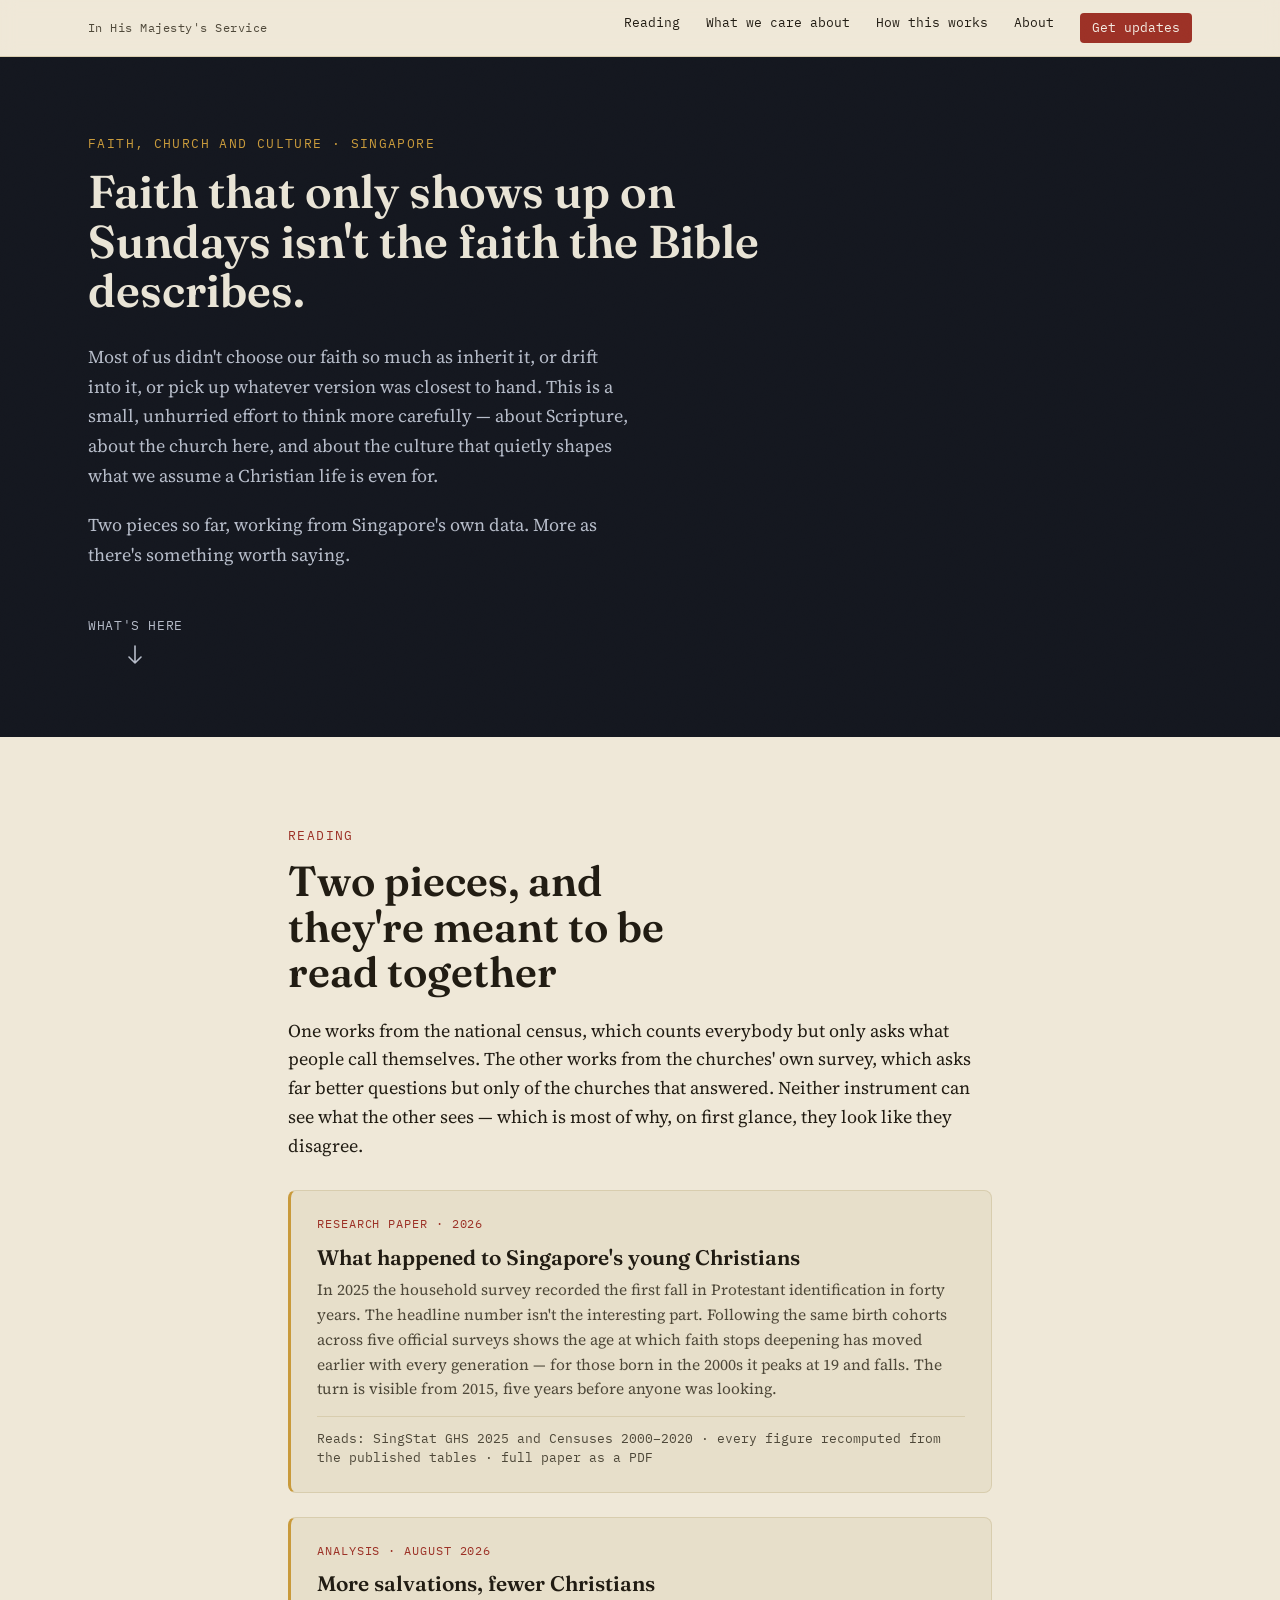
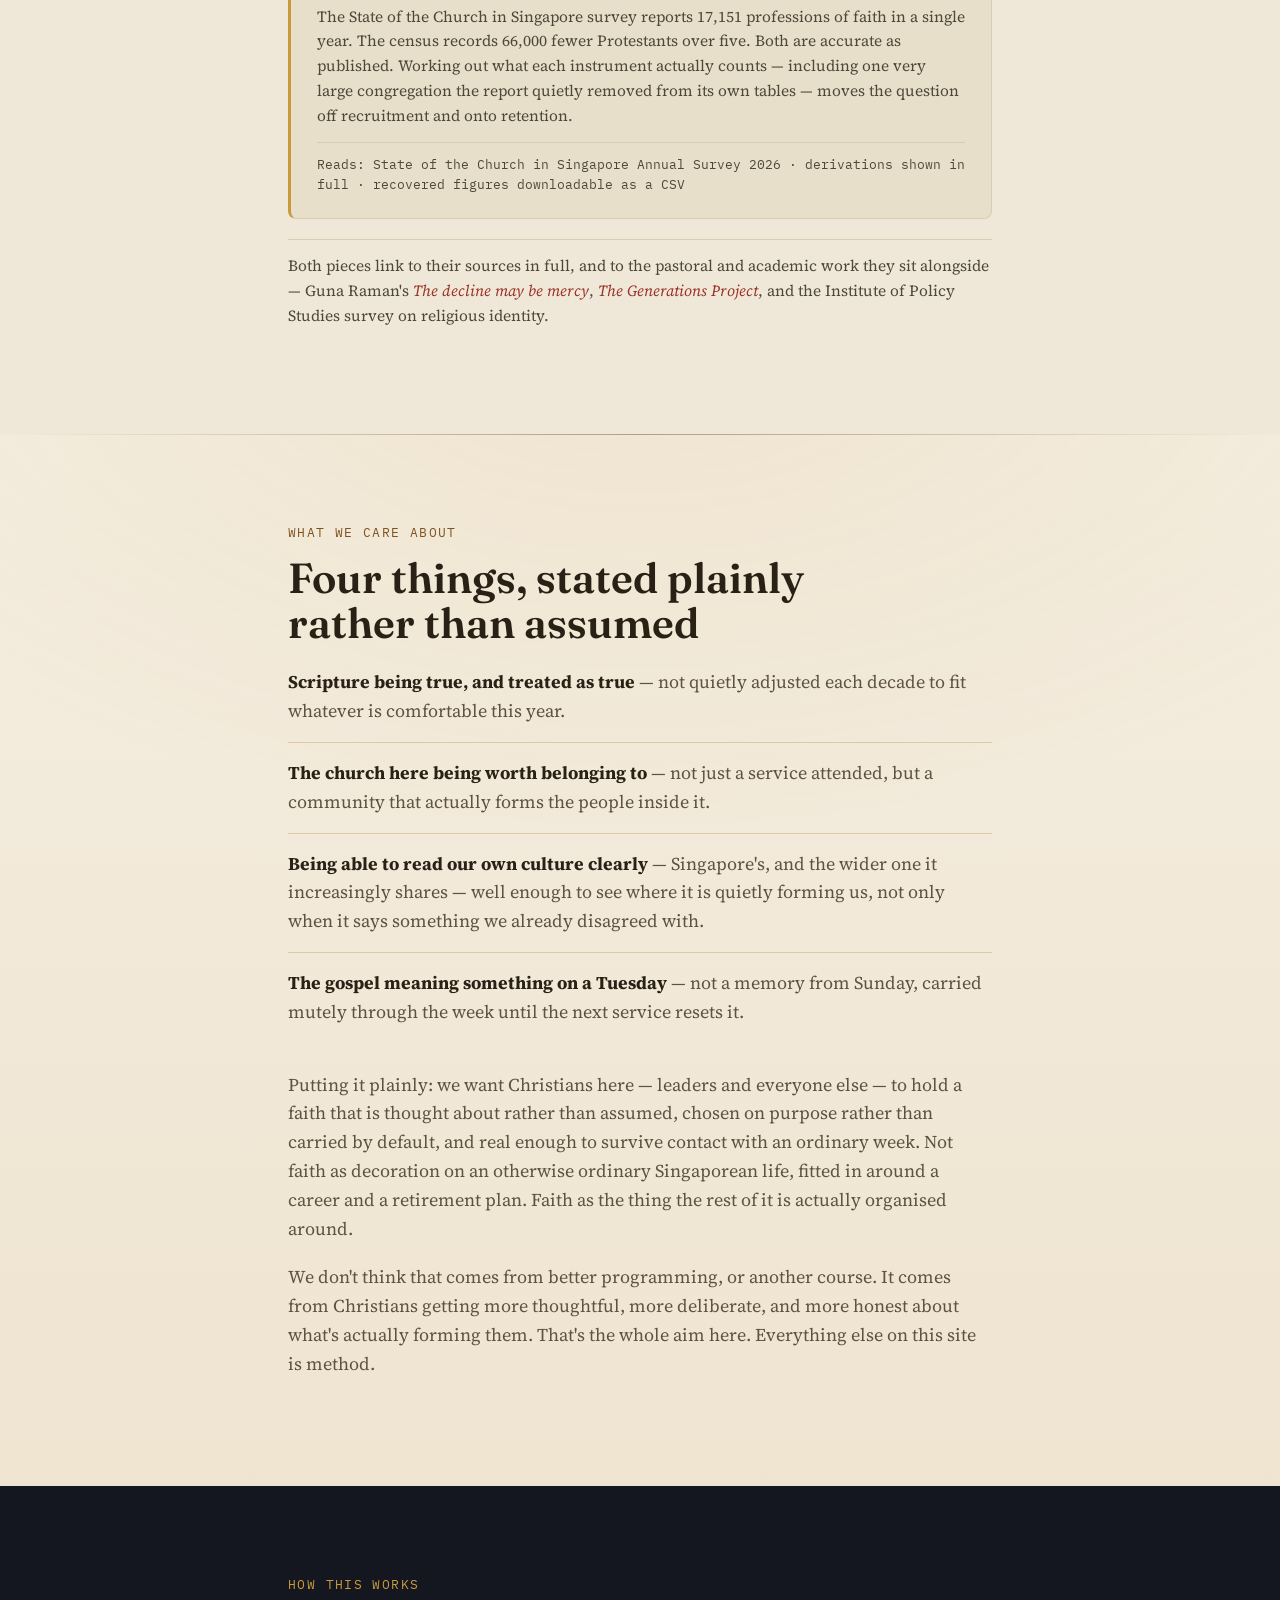
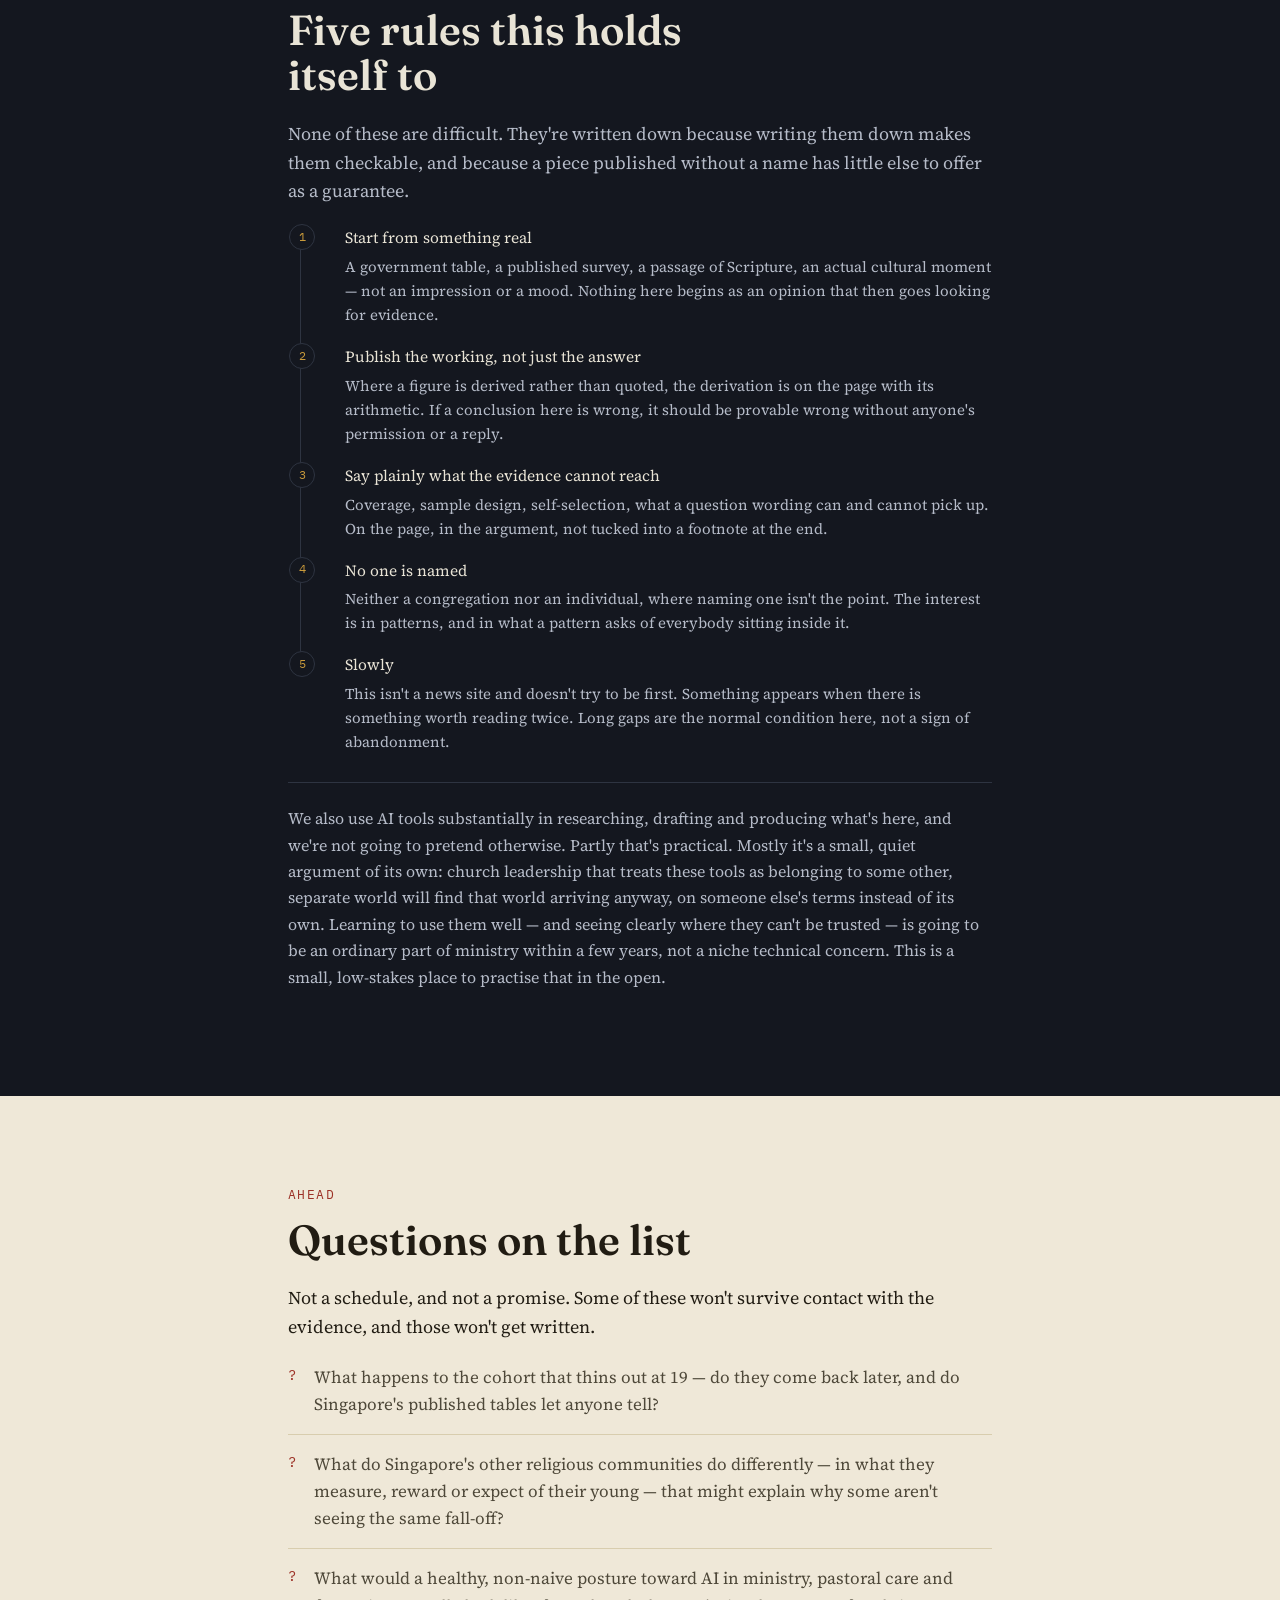
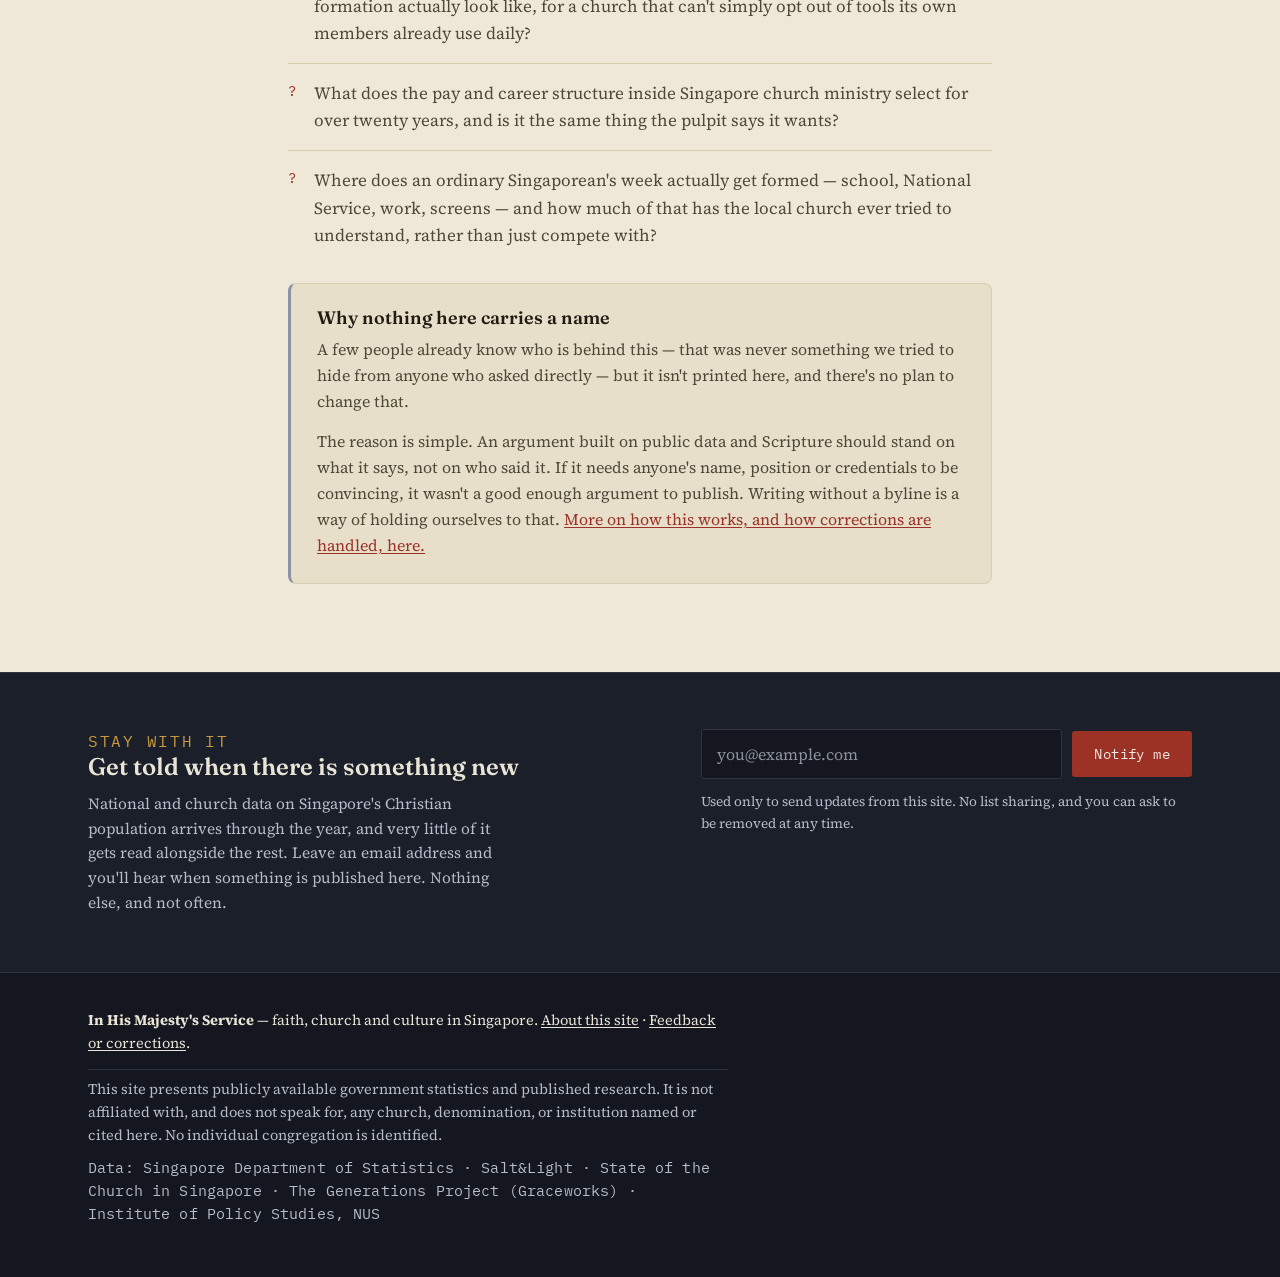
==== index.html @ 52e677e2 "Add files via upload" ====
<!DOCTYPE html>
<html lang="en">
<head>
<!-- Google tag (gtag.js) -->
<script async src="https://www.googletagmanager.com/gtag/js?id=G-SCRBS0R9VS"></script>
<script>
  window.dataLayer = window.dataLayer || [];
  function gtag(){dataLayer.push(arguments);}
  gtag('js', new Date());
  gtag('config', 'G-SCRBS0R9VS');
</script>

<meta charset="UTF-8">
<meta name="viewport" content="width=device-width, initial-scale=1.0">
<title>In His Majesty's Service — faith, church and culture in Singapore</title>
<meta name="description" content="A faith that only shows up on Sundays isn't the faith the Bible describes. Careful, unhurried writing on Scripture, the church and the culture around it, for Christians in Singapore.">

<meta property="og:title" content="In His Majesty's Service">
<meta property="og:description" content="A faith that only shows up on Sundays isn't the faith the Bible describes. Writing on Scripture, church and culture in Singapore.">
<meta property="og:type" content="website">

<link rel="preconnect" href="https://fonts.googleapis.com">
<link rel="preconnect" href="https://fonts.gstatic.com" crossorigin>
<link href="https://fonts.googleapis.com/css2?family=Fraunces:ital,opsz,wght@0,9..144,400;0,9..144,500;0,9..144,600;0,9..144,700;1,9..144,400;1,9..144,500&family=Source+Serif+4:ital,wght@0,400;0,500;0,600;1,400&family=IBM+Plex+Mono:wght@400;500;600&display=swap" rel="stylesheet">
<link rel="stylesheet" href="style.css">
</head>
<body>

<div class="grain-overlay" aria-hidden="true"></div>

<header class="site-header">
  <div class="wrap header-inner">
    <a href="#top" class="header-mark">In His Majesty's Service</a>
    <nav class="header-nav" aria-label="Section navigation">
      <a href="#reading">Reading</a>
      <a href="#care">What we care about</a>
      <a href="#method">How this works</a>
      <a href="about.html">About</a>
      <a href="#subscribe" class="nav-cta">Get updates</a>
    </nav>
  </div>
</header>

<main>

  <!-- ============ HERO ============ -->
  <section class="hero home-hero" id="top">
    <div class="wrap">
      <p class="eyebrow">Faith, church and culture · Singapore</p>
      <h1>Faith that only shows up on Sundays isn't the faith the Bible describes.</h1>
      <p class="hero-dek home-dek">Most of us didn't choose our faith so much as inherit it, or drift into it, or pick up whatever version was closest to hand. This is a small, unhurried effort to think more carefully — about Scripture, about the church here, and about the culture that quietly shapes what we assume a Christian life is even for.</p>
      <p class="hero-dek home-dek">Two pieces so far, working from Singapore's own data. More as there's something worth saying.</p>

      <a href="#reading" class="scroll-cue">
        <span>What's here</span>
        <svg width="14" height="20" viewBox="0 0 14 20" fill="none" aria-hidden="true"><path d="M7 1v17M1 12l6 6 6-6" stroke="currentColor" stroke-width="1.6" stroke-linecap="round" stroke-linejoin="round"/></svg>
      </a>
    </div>
  </section>

  <!-- ============ READING ============ -->
  <section class="section section-paper reveal" id="reading">
    <div class="wrap narrow">
      <p class="eyebrow">Reading</p>
      <h2>Two pieces, and they're meant to be read together</h2>
      <p>One works from the national census, which counts everybody but only asks what people call themselves. The other works from the churches' own survey, which asks far better questions but only of the churches that answered. Neither instrument can see what the other sees — which is most of why, on first glance, they look like they disagree.</p>

      <a class="next-read home-piece" href="https://sgforchrist.github.io/GHS26/">
        <span class="next-kicker">Research paper · 2026</span>
        <span class="next-title">What happened to Singapore's young Christians</span>
        <span class="next-body">In 2025 the household survey recorded the first fall in Protestant identification in forty years. The headline number isn't the interesting part. Following the same birth cohorts across five official surveys shows the age at which faith stops deepening has moved earlier with every generation — for those born in the 2000s it peaks at 19 and falls. The turn is visible from 2015, five years before anyone was looking.</span>
        <span class="next-meta">Reads: SingStat GHS 2025 and Censuses 2000–2020 · every figure recomputed from the published tables · full paper as a PDF</span>
      </a>

      <a class="next-read home-piece" href="https://sgforchrist.github.io/GHS26/sotc26.html">
        <span class="next-kicker">Analysis · August 2026</span>
        <span class="next-title">More salvations, fewer Christians</span>
        <span class="next-body">The State of the Church in Singapore survey reports 17,151 professions of faith in a single year. The census records 66,000 fewer Protestants over five. Both are accurate as published. Working out what each instrument actually counts — including one very large congregation the report quietly removed from its own tables — moves the question off recruitment and onto retention.</span>
        <span class="next-meta">Reads: State of the Church in Singapore Annual Survey 2026 · derivations shown in full · recovered figures downloadable as a CSV</span>
      </a>

      <p class="fine-note">Both pieces link to their sources in full, and to the pastoral and academic work they sit alongside — Guna Raman's <em>The decline may be mercy</em>, <em>The Generations Project</em>, and the Institute of Policy Studies survey on religious identity.</p>
    </div>
  </section>

  <!-- ============ WHAT WE CARE ABOUT ============ -->
  <section class="section section-grace reveal" id="care">
    <div class="wrap narrow">
      <p class="eyebrow eyebrow-grace">What we care about</p>
      <h2>Four things, stated plainly rather than assumed</h2>

      <ul class="care-list">
        <li><strong>Scripture being true, and treated as true</strong> — not quietly adjusted each decade to fit whatever is comfortable this year.</li>
        <li><strong>The church here being worth belonging to</strong> — not just a service attended, but a community that actually forms the people inside it.</li>
        <li><strong>Being able to read our own culture clearly</strong> — Singapore's, and the wider one it increasingly shares — well enough to see where it is quietly forming us, not only when it says something we already disagreed with.</li>
        <li><strong>The gospel meaning something on a Tuesday</strong> — not a memory from Sunday, carried mutely through the week until the next service resets it.</li>
      </ul>

      <p>Putting it plainly: we want Christians here — leaders and everyone else — to hold a faith that is thought about rather than assumed, chosen on purpose rather than carried by default, and real enough to survive contact with an ordinary week. Not faith as decoration on an otherwise ordinary Singaporean life, fitted in around a career and a retirement plan. Faith as the thing the rest of it is actually organised around.</p>
      <p>We don't think that comes from better programming, or another course. It comes from Christians getting more thoughtful, more deliberate, and more honest about what's actually forming them. That's the whole aim here. Everything else on this site is method.</p>
    </div>
  </section>

  <!-- ============ METHOD ============ -->
  <section class="section section-ink reveal" id="method">
    <div class="wrap narrow">
      <p class="eyebrow">How this works</p>
      <h2>Five rules this holds itself to</h2>
      <p>None of these are difficult. They're written down because writing them down makes them checkable, and because a piece published without a name has little else to offer as a guarantee.</p>

      <ul class="method-steps">
        <li>
          <span class="ms-title">Start from something real</span>
          <span class="ms-body">A government table, a published survey, a passage of Scripture, an actual cultural moment — not an impression or a mood. Nothing here begins as an opinion that then goes looking for evidence.</span>
        </li>
        <li>
          <span class="ms-title">Publish the working, not just the answer</span>
          <span class="ms-body">Where a figure is derived rather than quoted, the derivation is on the page with its arithmetic. If a conclusion here is wrong, it should be provable wrong without anyone's permission or a reply.</span>
        </li>
        <li>
          <span class="ms-title">Say plainly what the evidence cannot reach</span>
          <span class="ms-body">Coverage, sample design, self-selection, what a question wording can and cannot pick up. On the page, in the argument, not tucked into a footnote at the end.</span>
        </li>
        <li>
          <span class="ms-title">No one is named</span>
          <span class="ms-body">Neither a congregation nor an individual, where naming one isn't the point. The interest is in patterns, and in what a pattern asks of everybody sitting inside it.</span>
        </li>
        <li>
          <span class="ms-title">Slowly</span>
          <span class="ms-body">This isn't a news site and doesn't try to be first. Something appears when there is something worth reading twice. Long gaps are the normal condition here, not a sign of abandonment.</span>
        </li>
      </ul>

      <p class="ai-note">We also use AI tools substantially in researching, drafting and producing what's here, and we're not going to pretend otherwise. Partly that's practical. Mostly it's a small, quiet argument of its own: church leadership that treats these tools as belonging to some other, separate world will find that world arriving anyway, on someone else's terms instead of its own. Learning to use them well — and seeing clearly where they can't be trusted — is going to be an ordinary part of ministry within a few years, not a niche technical concern. This is a small, low-stakes place to practise that in the open.</p>
    </div>
  </section>

  <!-- ============ AHEAD + ANONYMITY ============ -->
  <section class="section section-paper reveal" id="next">
    <div class="wrap narrow">
      <p class="eyebrow">Ahead</p>
      <h2>Questions on the list</h2>
      <p>Not a schedule, and not a promise. Some of these won't survive contact with the evidence, and those won't get written.</p>

      <ul class="home-list">
        <li>What happens to the cohort that thins out at 19 — do they come back later, and do Singapore's published tables let anyone tell?</li>
        <li>What do Singapore's other religious communities do differently — in what they measure, reward or expect of their young — that might explain why some aren't seeing the same fall-off?</li>
        <li>What would a healthy, non-naive posture toward AI in ministry, pastoral care and formation actually look like, for a church that can't simply opt out of tools its own members already use daily?</li>
        <li>What does the pay and career structure inside Singapore church ministry select for over twenty years, and is it the same thing the pulpit says it wants?</li>
        <li>Where does an ordinary Singaporean's week actually get formed — school, National Service, work, screens — and how much of that has the local church ever tried to understand, rather than just compete with?</li>
      </ul>

      <div class="home-note">
        <h3>Why nothing here carries a name</h3>
        <p>A few people already know who is behind this — that was never something we tried to hide from anyone who asked directly — but it isn't printed here, and there's no plan to change that.</p>
        <p>The reason is simple. An argument built on public data and Scripture should stand on what it says, not on who said it. If it needs anyone's name, position or credentials to be convincing, it wasn't a good enough argument to publish. Writing without a byline is a way of holding ourselves to that. <a href="about.html">More on how this works, and how corrections are handled, here.</a></p>
      </div>
    </div>
  </section>

</main>

<section class="subscribe-band" id="subscribe">
  <div class="wrap subscribe-inner">
    <div class="subscribe-copy">
      <p class="eyebrow">Stay with it</p>
      <h3>Get told when there is something new</h3>
      <p>National and church data on Singapore's Christian population arrives through the year, and very little of it gets read alongside the rest. Leave an email address and you'll hear when something is published here. Nothing else, and not often.</p>
    </div>
    <form class="subscribe-form" novalidate>
      <label class="visually-hidden" for="sub-email-home">Email address</label>
      <input id="sub-email-home" class="subscribe-input" type="email" name="email" placeholder="you@example.com" autocomplete="email" required>
      <button class="btn btn-primary subscribe-btn" type="submit">Notify me</button>
      <p class="subscribe-msg" role="status" aria-live="polite"></p>
      <p class="subscribe-fine">Used only to send updates from this site. No list sharing, and you can ask to be removed at any time.</p>
    </form>
  </div>
</section>

<footer class="site-footer">
  <div class="wrap footer-inner">
    <p class="footer-mark"><strong>In His Majesty's Service</strong> — faith, church and culture in Singapore. <a href="about.html">About this site</a> · <a href="https://forms.gle/pPqzu2tXsxKLVHMH9" target="_blank" rel="noopener">Feedback or corrections</a>.</p>
    <p>This site presents publicly available government statistics and published research. It is not affiliated with, and does not speak for, any church, denomination, or institution named or cited here. No individual congregation is identified.</p>
    <p class="footer-meta">Data: Singapore Department of Statistics · Salt&amp;Light · State of the Church in Singapore · The Generations Project (Graceworks) · Institute of Policy Studies, NUS</p>
  </div>
</footer>

<script src="subscribe.js"></script>
<script src="script.js"></script>
</body>
</html>
---- style.css ----
/* ============================================================================
   DESIGN TOKENS
   ============================================================================ */
:root {
  --ink: #14171F;
  --ink-raised: #1B1F2A;
  --ink-line: #2E3441;
  --paper: #EFE8D8;
  --paper-raised: #E7DFCA;
  --paper-line: #D8CDAE;
  --text-on-ink: #E9E4D6;
  --text-on-ink-dim: #B6BCC9;
  --text-on-paper: #211C13;
  --text-on-paper-dim: #4E4839;
  --signal: #9C3126;
  --signal-soft: #D9705F;
  --neutral: #8A93A6;
  --accent: #C99A3B;
  --positive: #425F44;
  --positive-on-ink: #8FB392;

  --font-display: "Fraunces", ui-serif, Georgia, serif;
  --font-body: "Source Serif 4", ui-serif, Georgia, serif;
  --font-mono: "IBM Plex Mono", ui-monospace, "SF Mono", Menlo, monospace;

  --measure: 720px;
  --wrap: 1160px;
}

* { box-sizing: border-box; }
html { scroll-behavior: smooth; }
@media (prefers-reduced-motion: reduce) {
  html { scroll-behavior: auto; }
  * { animation-duration: 0.01ms !important; animation-iteration-count: 1 !important; transition-duration: 0.01ms !important; }
}

body {
  margin: 0;
  background: var(--paper);
  color: var(--text-on-paper);
  font-family: var(--font-body);
  font-size: 18px;
  line-height: 1.6;
  -webkit-font-smoothing: antialiased;
}

.wrap { max-width: var(--wrap); margin: 0 auto; padding: 0 28px; }
.wrap.narrow { max-width: 760px; }

img, svg { max-width: 100%; }

a { color: inherit; }
a:focus-visible, button:focus-visible {
  outline: 2px solid var(--accent);
  outline-offset: 3px;
}

/* subtle grain so flat dark/paper fields don't look like plastic */
.grain-overlay {
  position: fixed; inset: 0; pointer-events: none; z-index: 999;
  opacity: 0.035; mix-blend-mode: overlay;
  background-image: url("data:image/svg+xml,%3Csvg xmlns='http://www.w3.org/2000/svg' width='120' height='120'%3E%3Cfilter id='n'%3E%3CfeTurbulence type='fractalNoise' baseFrequency='0.9' numOctaves='2' stitchTiles='stitch'/%3E%3C/filter%3E%3Crect width='100%25' height='100%25' filter='url(%23n)'/%3E%3C/svg%3E");
}

.eyebrow {
  font-family: var(--font-mono);
  font-size: 12.5px;
  letter-spacing: 0.11em;
  text-transform: uppercase;
  color: var(--signal);
  margin: 0 0 14px;
  display: block;
}
.section-ink .eyebrow { color: var(--accent); }

h1, h2, h3 { font-family: var(--font-display); font-weight: 600; line-height: 1.08; margin: 0 0 0.5em; }
h2 { font-size: clamp(28px, 4vw, 42px); font-optical-sizing: auto; max-width: 16ch; }
h3 { font-size: 20px; font-weight: 600; }
em { font-style: italic; color: var(--signal); }
.section-ink em { color: var(--signal-soft); }

p { margin: 0 0 1.1em; }
.lede { font-size: 20px; line-height: 1.65; max-width: var(--measure); }
.fine-note { font-size: 15px; color: var(--text-on-paper-dim); border-top: 1px solid var(--paper-line); padding-top: 14px; margin-top: 20px; }

.mono-inline { font-family: var(--font-mono); font-weight: 500; background: rgba(0,0,0,0.05); padding: 1px 6px; border-radius: 3px; font-size: 0.92em; }
.section-ink .mono-inline { background: rgba(255,255,255,0.08); }

/* ============================================================================
   HEADER
   ============================================================================ */
.site-header {
  position: sticky; top: 0; z-index: 100;
  background: rgba(239,232,216,0.88);
  backdrop-filter: blur(8px);
  border-bottom: 1px solid var(--paper-line);
}
.header-inner { display: flex; align-items: center; justify-content: space-between; height: 56px; }
.header-mark { margin: 0; font-size: 11px; color: var(--text-on-paper-dim); }
.header-nav { display: flex; gap: 26px; }
.header-nav a { font-family: var(--font-mono); font-size: 13px; text-decoration: none; color: var(--text-on-paper); border-bottom: 1px solid transparent; padding-bottom: 2px; }
.header-nav a:hover { border-color: var(--signal); }
@media (max-width: 640px) {
  .header-nav { gap: 14px; }
  .header-nav a { font-size: 11.5px; }
}

/* ============================================================================
   HERO
   ============================================================================ */
.hero { background: var(--ink); color: var(--text-on-ink); padding: 68px 0 80px; }
.hero-simple { padding: 120px 0 100px; text-align: center; }
.hero-simple .wrap { max-width: 880px; }
.hero-simple .eyebrow { display: flex; justify-content: center; }
.hero-simple h1 { max-width: none; margin-left: auto; margin-right: auto; }
.hero-hook { font-size: 19px; color: var(--text-on-ink-dim); max-width: 46ch; margin: 0 auto 48px; line-height: 1.6; }
.scroll-cue {
  display: inline-flex; flex-direction: column; align-items: center; gap: 10px;
  font-family: var(--font-mono); font-size: 12.5px; letter-spacing: 0.05em; text-transform: uppercase;
  color: var(--text-on-ink-dim); text-decoration: none; transition: color 0.15s ease;
}
.scroll-cue:hover { color: var(--text-on-ink); }
.scroll-cue svg { animation: bob 2.2s ease-in-out infinite; }
@keyframes bob { 0%, 100% { transform: translateY(0); } 50% { transform: translateY(5px); } }
@media (prefers-reduced-motion: reduce) { .scroll-cue svg { animation: none; } }

.hero-grid { display: grid; grid-template-columns: 1.05fr 0.95fr; gap: 56px; align-items: center; }
@media (max-width: 900px) { .hero-grid { grid-template-columns: 1fr; } }

.hero h1 {
  font-size: clamp(32px, 4.6vw, 50px);
  color: var(--text-on-ink);
  max-width: 15ch;
  margin-bottom: 22px;
}
.hero-accent { color: var(--signal-soft); }
.hero-dek { font-size: 18px; color: var(--text-on-ink-dim); max-width: 54ch; line-height: 1.65; }
.hero-actions { display: flex; gap: 14px; margin-top: 28px; flex-wrap: wrap; }

.btn {
  display: inline-block; font-family: var(--font-mono); font-size: 13.5px; letter-spacing: 0.03em;
  padding: 13px 22px; border-radius: 3px; text-decoration: none; border: 1px solid transparent;
  transition: transform 0.15s ease, background 0.15s ease;
}
.btn:hover { transform: translateY(-1px); }
.btn-primary { background: var(--signal); color: #F5EDE4; }
.btn-primary:hover { background: var(--signal-soft); }
.btn-ghost { border-color: var(--text-on-ink-dim); color: var(--text-on-ink); }
.btn-ghost:hover { border-color: var(--text-on-ink); }
.section-paper .btn-ghost { border-color: var(--text-on-paper-dim); color: var(--text-on-paper); }
.btn-large { padding: 16px 30px; font-size: 14.5px; }

.chart-mount { width: 100%; }
.chart-mount-tall { min-height: 340px; }
.chart-mount-small { min-height: 200px; margin-top: 18px; }
.chart-caption { font-size: 13.5px; color: var(--text-on-ink-dim); margin-top: 10px; }
.section-paper .chart-caption { color: var(--text-on-paper-dim); }
.dot { display: inline-block; width: 9px; height: 9px; border-radius: 50%; margin: 0 4px 0 12px; vertical-align: middle; }
.dot-signal { background: var(--signal-soft); }
.dot-neutral { background: var(--neutral); }

/* ============================================================================
   SECTIONS (alternating ink / paper)
   ============================================================================ */
.section { padding: 88px 0; }
.section-ink { background: var(--ink); color: var(--text-on-ink); }
.section-ink h2 { color: var(--text-on-ink); }
.section-ink p:not(.eyebrow) { color: var(--text-on-ink-dim); }
.section-ink .lede { color: var(--text-on-ink); }
.section-paper { background: var(--paper); }

.lede-grid { display: grid; grid-template-columns: 1.3fr 0.9fr; gap: 40px; align-items: start; margin-bottom: 40px; }
@media (max-width: 840px) { .lede-grid { grid-template-columns: 1fr; } }

.two-col { display: grid; grid-template-columns: 1fr 0.85fr; gap: 56px; align-items: center; }
@media (max-width: 900px) { .two-col { grid-template-columns: 1fr; } }

.split-grid { display: grid; grid-template-columns: 1fr 1fr; gap: 48px; align-items: start; }
@media (max-width: 840px) { .split-grid { grid-template-columns: 1fr; } }

/* ============================================================================
   STAT BLOCKS
   ============================================================================ */
.stat-block { display: flex; flex-direction: column; gap: 18px; border-left: 2px solid var(--signal); padding-left: 24px; }
.stat-big { display: flex; flex-direction: column; }
.stat-num { font-family: var(--font-display); font-weight: 600; font-size: 44px; color: var(--signal); line-height: 1; }
.stat-secondary .stat-num { font-size: 34px; }
.stat-label { font-size: 14px; color: var(--text-on-paper-dim); margin-top: 6px; max-width: 26ch; }

.inline-stats { display: flex; gap: 34px; flex-wrap: wrap; margin: 26px 0 10px; }
.inline-stats > div { display: flex; flex-direction: column; }
.mono-num { font-family: var(--font-mono); font-weight: 600; font-size: 26px; color: var(--signal); }
.inline-label { font-size: 13.5px; color: var(--text-on-paper-dim); max-width: 24ch; margin-top: 4px; }

/* ============================================================================
   TABLES
   ============================================================================ */
.table-card { background: var(--paper-raised); border: 1px solid var(--paper-line); border-radius: 6px; padding: 26px 28px; margin: 8px 0 22px; }
.data-table { width: 100%; border-collapse: collapse; font-family: var(--font-mono); font-size: 14.5px; }
.data-table caption { text-align: left; font-family: var(--font-body); font-style: italic; color: var(--text-on-paper-dim); margin-bottom: 12px; font-size: 15px; }
.data-table th, .data-table td { text-align: right; padding: 9px 6px; border-bottom: 1px solid var(--paper-line); }
.data-table th:first-child, .data-table td:first-child { text-align: left; font-family: var(--font-body); }
.data-table thead th { color: var(--text-on-paper-dim); font-weight: 500; font-size: 12.5px; text-transform: uppercase; letter-spacing: 0.06em; }
.row-signal td { color: var(--signal); font-weight: 600; }
.data-table .pos { color: var(--positive); }
.data-table .muted { color: var(--text-on-paper-dim); }
.table-source { font-size: 13px; color: var(--text-on-paper-dim); margin-top: 14px; margin-bottom: 0; }
.data-table-compact td, .data-table-compact th { padding: 7px 6px; font-size: 13.5px; }

/* ============================================================================
   CALLOUTS
   ============================================================================ */
.callout {
  font-family: var(--font-display); font-size: 21px; font-weight: 500; line-height: 1.5;
  max-width: 30ch; margin: 34px 0; padding-left: 22px; border-left: 3px solid var(--accent);
}
.callout-emphasis { color: var(--signal-soft); max-width: 34ch; }
.section-paper .callout { color: var(--text-on-paper); }

/* ============================================================================
   TOGGLE CHART CARD
   ============================================================================ */
.toggle-chart-card { background: var(--ink-raised); border: 1px solid var(--ink-line); border-radius: 8px; padding: 30px 30px 24px; margin: 36px 0 44px; }
.toggle-row { display: flex; gap: 8px; margin-bottom: 22px; flex-wrap: wrap; }
.toggle-btn {
  font-family: var(--font-mono); font-size: 12.5px; letter-spacing: 0.02em;
  background: transparent; border: 1px solid var(--ink-line); color: var(--text-on-ink-dim);
  padding: 9px 16px; border-radius: 20px; cursor: pointer; transition: all 0.15s ease;
}
.toggle-btn.is-active { background: var(--signal); border-color: var(--signal); color: #F5EDE4; }
.toggle-btn:not(.is-active):hover { border-color: var(--text-on-ink-dim); color: var(--text-on-ink); }

/* ============================================================================
   FINDING GRID (2010-15 / 2015-20 / 2020-25 cards)
   ============================================================================ */
.finding-grid { display: grid; grid-template-columns: repeat(3, 1fr); gap: 22px; margin: 40px 0; }
@media (max-width: 840px) { .finding-grid { grid-template-columns: 1fr; } }
.finding { padding: 20px 22px; border-radius: 6px; background: var(--ink-raised); border: 1px solid var(--ink-line); }
.finding-signal { background: rgba(178,58,46,0.14); border-color: rgba(178,58,46,0.4); }
.finding-year { font-family: var(--font-mono); font-size: 13px; color: var(--accent); display: block; margin-bottom: 10px; }
.finding p { font-size: 15.5px; margin: 0; color: var(--text-on-ink-dim); }
.finding-signal p { color: var(--text-on-ink); }
.finding-signal strong { color: var(--signal-soft); }

/* ============================================================================
   WHY GRID
   ============================================================================ */
.why-grid { display: grid; grid-template-columns: repeat(3, 1fr); gap: 26px; margin: 40px 0; }
@media (max-width: 840px) { .why-grid { grid-template-columns: 1fr; } }
.why-card { padding-top: 4px; }
.why-num { font-family: var(--font-mono); font-size: 13px; color: var(--signal); display: block; margin-bottom: 12px; }
.why-card h3 { margin-bottom: 10px; }
.why-card p { font-size: 15.5px; color: var(--text-on-paper-dim); }

/* ============================================================================
   RESOURCE LIST
   ============================================================================ */
.resource-list { list-style: none; margin: 32px 0 0; padding: 0; display: flex; flex-direction: column; gap: 22px; }
.resource-list li { padding-bottom: 22px; border-bottom: 1px solid var(--ink-line); display: flex; flex-direction: column; gap: 4px; }
.resource-list li:last-child { border-bottom: none; }
.resource-list a { text-decoration: none; font-size: 17px; }
.resource-list a:hover strong { color: var(--accent); }
.resource-list span { font-size: 14px; color: var(--text-on-ink-dim); }

/* ============================================================================
   ROLE GRID
   ============================================================================ */
.role-grid { display: grid; grid-template-columns: repeat(3, 1fr); gap: 24px; margin-top: 36px; }
@media (max-width: 840px) { .role-grid { grid-template-columns: 1fr; } }
.role-card { background: var(--paper-raised); border: 1px solid var(--paper-line); border-radius: 6px; padding: 24px 24px 26px; }
.role-card h3 { font-size: 17px; margin-bottom: 10px; }
.role-card p { font-size: 15px; color: var(--text-on-paper-dim); margin: 0; }

/* ============================================================================
   SIGNAL GRID (2010-2015 early-signal cards: holds up / doesn't hold up)
   ============================================================================ */
.signal-grid { display: grid; grid-template-columns: repeat(3, 1fr); gap: 22px; margin: 40px 0 8px; align-items: start; }
@media (max-width: 980px) { .signal-grid { grid-template-columns: 1fr; } }
.signal-card { background: var(--paper-raised); border: 1px solid var(--paper-line); border-radius: 8px; padding: 24px 24px 22px; }
.signal-card-no { background: rgba(140,130,105,0.12); border-style: dashed; }
.signal-tag { display: inline-block; font-family: var(--font-mono); font-size: 11px; letter-spacing: 0.05em; text-transform: uppercase; padding: 4px 10px; border-radius: 20px; margin-bottom: 14px; }
.signal-tag-yes { background: rgba(92,122,94,0.18); color: var(--positive); }
.signal-tag-no { background: rgba(140,130,105,0.22); color: var(--text-on-paper-dim); }
.signal-card h3 { font-size: 17px; margin-bottom: 10px; }
.signal-card p { font-size: 14.5px; color: var(--text-on-paper-dim); }
.signal-card .fine-note { margin-top: 14px; padding-top: 12px; font-size: 13px; }

.ribbon-payoff { margin-top: 56px; padding-top: 40px; border-top: 1px solid var(--paper-line); }

/* ============================================================================
   WHY GRID — 5 col variant
   ============================================================================ */
.why-grid-5 { grid-template-columns: repeat(5, 1fr); }
@media (max-width: 1080px) { .why-grid-5 { grid-template-columns: repeat(3, 1fr); } }
@media (max-width: 700px) { .why-grid-5 { grid-template-columns: 1fr; } }
.why-grid-5 .why-num { font-family: var(--font-mono); font-size: 12px; letter-spacing: 0.04em; text-transform: uppercase; color: var(--signal); background: rgba(178,58,46,0.1); padding: 3px 9px; border-radius: 20px; display: inline-block; }
.why-grid-5 h3 { font-size: 16.5px; }
.why-grid-5 p { font-size: 14px; }

/* ============================================================================
   CTA BANNER
   ============================================================================ */
.cta-banner { background: var(--ink); color: var(--text-on-ink); border-radius: 10px; padding: 36px 38px; margin: 34px 0; }
.cta-banner h3 { color: var(--text-on-ink); font-size: 20px; margin-bottom: 12px; }
.cta-banner p { color: var(--text-on-ink-dim); max-width: 60ch; margin-bottom: 0; }
.cta-banner .hero-actions { margin-top: 24px; }
.cta-banner .btn-primary { cursor: pointer; border: none; font: inherit; font-family: var(--font-mono); }

.methodology-note { margin-top: 48px; padding-top: 28px; border-top: 1px solid var(--ink-line); }
.methodology-note h3 { color: var(--text-on-ink); font-size: 17px; }
.methodology-note p { font-size: 15px; color: var(--text-on-ink-dim); }

/* ============================================================================
   FOOTER
   ============================================================================ */
.site-footer { background: var(--ink); color: var(--text-on-ink-dim); padding: 36px 0 44px; border-top: 1px solid var(--ink-line); }
.footer-inner p { font-size: 13.5px; max-width: 640px; margin-bottom: 8px; }
.footer-meta { font-family: var(--font-mono); font-size: 11.5px; letter-spacing: 0.01em; }

/* ============================================================================
   TOOLTIP (JS-driven, for charts)
   ============================================================================ */
.chart-tooltip {
  position: absolute; pointer-events: none; z-index: 50;
  background: var(--ink); color: var(--text-on-ink); border: 1px solid var(--ink-line);
  font-family: var(--font-mono); font-size: 12.5px; padding: 8px 11px; border-radius: 4px;
  opacity: 0; transition: opacity 0.1s ease; white-space: nowrap;
  box-shadow: 0 6px 20px rgba(0,0,0,0.35);
}
.section-paper .chart-tooltip { background: var(--paper-raised); color: var(--text-on-paper); border-color: var(--paper-line); }
.chart-tooltip.is-visible { opacity: 1; }

/* ============================================================================
   REBUILD ADDITIONS — argument-led layout
   ============================================================================ */

/* Scroll reveal */
.reveal { opacity: 0; transform: translateY(16px); transition: opacity 0.7s ease, transform 0.7s ease; }
.reveal.revealed { opacity: 1; transform: none; }
@media (prefers-reduced-motion: reduce) { .reveal { opacity: 1; transform: none; transition: none; } }

/* Header: clickable wordmark + nav CTA + active state */
a.header-mark { text-decoration: none; color: var(--text-on-paper-dim); font-family: var(--font-mono); font-size: 12px; letter-spacing: 0.04em; }
a.header-mark:hover { color: var(--text-on-paper); }
.header-nav a.is-current { border-color: var(--signal); color: var(--signal); }
.header-nav a.nav-cta { background: var(--signal); color: #F5EDE4; padding: 5px 12px; border-radius: 4px; border: none; }
.header-nav a.nav-cta:hover { background: var(--signal-soft); }
@media (max-width: 720px) {
  .header-nav a:not(.nav-cta) { display: none; }
}

/* Hero accent (reuse simple hero already defined above) */
.hero-simple h1 .hero-accent { color: var(--signal-soft); font-style: italic; }

/* ============ FEATURE CHART (growth window centrepiece) ============ */
.feature-chart-card { background: var(--ink-raised); border: 1px solid var(--ink-line); border-radius: 10px; padding: 26px 28px 22px; margin: 8px 0 28px; }
.cohort-legend { display: flex; flex-wrap: wrap; gap: 8px; margin-bottom: 18px; }
.cohort-btn {
  display: inline-flex; align-items: center; gap: 7px;
  font-family: var(--font-mono); font-size: 12.5px; letter-spacing: 0.01em;
  background: transparent; border: 1px solid var(--ink-line); color: var(--text-on-ink-dim);
  padding: 7px 13px; border-radius: 20px; cursor: pointer; transition: all 0.15s ease;
}
.cohort-btn .swatch { width: 10px; height: 10px; border-radius: 50%; display: inline-block; }
.cohort-btn.is-active { background: var(--text-on-ink); border-color: var(--text-on-ink); color: var(--ink); }
.cohort-btn:not(.is-active):hover { border-color: var(--text-on-ink-dim); color: var(--text-on-ink); }

.growthwindow-callouts { display: grid; grid-template-columns: repeat(3, 1fr); gap: 20px; margin: 4px 0 8px; }
@media (max-width: 760px) { .growthwindow-callouts { grid-template-columns: 1fr; gap: 14px; } }
.gw-stat { border-left: 2px solid var(--ink-line); padding-left: 18px; }
.gw-stat-signal { border-left-color: var(--signal); }
.gw-num { display: block; font-family: var(--font-display); font-weight: 600; font-size: 30px; color: var(--text-on-ink); line-height: 1; margin-bottom: 8px; }
.gw-stat-signal .gw-num { color: var(--signal-soft); }
.gw-label { font-size: 14px; color: var(--text-on-ink-dim); }
.gw-label strong { color: var(--text-on-ink); }

/* ============ WHY STACK (five forces, full-width rows) ============ */
.why-stack { display: flex; flex-direction: column; gap: 2px; border-top: 1px solid var(--ink-line); }
.why-row { display: grid; grid-template-columns: 200px 1fr; gap: 40px; padding: 34px 0; border-bottom: 1px solid var(--ink-line); align-items: start; }
@media (max-width: 820px) { .why-row { grid-template-columns: 1fr; gap: 14px; padding: 26px 0; } }
.why-kicker { font-family: var(--font-mono); font-size: 12px; letter-spacing: 0.06em; text-transform: uppercase; color: var(--signal-soft); background: rgba(178,58,46,0.12); padding: 5px 12px; border-radius: 20px; display: inline-block; position: sticky; top: 76px; }
.why-content h3 { font-size: 21px; color: var(--text-on-ink); margin-bottom: 12px; }
.why-content p { font-size: 16px; color: var(--text-on-ink-dim); margin: 0; line-height: 1.65; }

/* ============ ACTION GRID (what a congregation can do) ============ */
.action-grid { display: grid; grid-template-columns: repeat(3, 1fr); gap: 20px; }
@media (max-width: 940px) { .action-grid { grid-template-columns: repeat(2, 1fr); } }
@media (max-width: 640px) { .action-grid { grid-template-columns: 1fr; } }
.action-card { background: var(--ink-raised); border: 1px solid var(--ink-line); border-radius: 8px; padding: 24px 24px 22px; }
.action-num { font-family: var(--font-mono); font-size: 13px; color: var(--signal-soft); display: block; margin-bottom: 12px; letter-spacing: 0.04em; }
.action-card h3 { font-size: 17.5px; color: var(--text-on-ink); margin-bottom: 10px; line-height: 1.25; }
.action-card p { font-size: 14.5px; color: var(--text-on-ink-dim); margin: 0; }

/* ============ TOGETHER (Part V) ============ */
.together-grid { display: grid; grid-template-columns: 1fr 1fr; gap: 22px; margin: 32px 0; }
@media (max-width: 720px) { .together-grid { grid-template-columns: 1fr; } }
.together-card { background: var(--paper-raised); border: 1px solid var(--paper-line); border-radius: 8px; padding: 24px 26px; }
.together-card h3 { font-size: 18px; margin-bottom: 10px; }
.together-card p { font-size: 15px; color: var(--text-on-paper-dim); margin: 0; }
.together-close { font-family: var(--font-display); font-size: 20px; font-weight: 500; line-height: 1.5; color: var(--text-on-paper); max-width: 60ch; border-left: 3px solid var(--accent); padding-left: 20px; margin-top: 8px; }

/* ============ DETAILS / DISCLOSURE ============ */
.detail-block { margin-top: 24px; border: 1px solid var(--paper-line); border-radius: 8px; overflow: hidden; }
.section-ink .detail-block { border-color: var(--ink-line); }
.detail-block summary {
  cursor: pointer; padding: 16px 20px; font-family: var(--font-mono); font-size: 13.5px;
  color: var(--text-on-paper); background: var(--paper-raised); list-style: none; display: flex; align-items: center; gap: 10px;
}
.detail-block summary::-webkit-details-marker { display: none; }
.detail-block summary::before { content: "+"; font-size: 18px; color: var(--signal); font-weight: 600; }
.detail-block[open] summary::before { content: "–"; }
.detail-block summary:hover { background: var(--paper-line); }
.detail-body { padding: 20px 22px 24px; }
.detail-inline { margin-top: 18px; }
.detail-h3 { font-size: 18px; margin: 24px 0 10px; }

/* ============ CTA ============ */
.cta-banner { background: var(--ink-raised); border: 1px solid var(--ink-line); border-radius: 12px; padding: 44px 44px; text-align: center; }
.cta-banner .eyebrow { display: flex; justify-content: center; color: var(--accent); }
.cta-h2 { color: var(--text-on-ink); max-width: 20ch; margin: 0 auto 16px; }
.cta-banner p { color: var(--text-on-ink-dim); max-width: 62ch; margin: 0 auto; }
.cta-actions { display: flex; gap: 14px; justify-content: center; margin-top: 28px; flex-wrap: wrap; }
.cta-banner .btn-primary { cursor: pointer; border: none; font-family: var(--font-mono); font-size: 13.5px; }

/* ============ SOURCES ============ */
.sources-block { margin-top: 44px; padding-top: 32px; border-top: 1px solid var(--paper-line); }
.sources-block h3 { font-size: 17px; margin-bottom: 18px; }

/* Youth-row highlight in the all-age table */
.data-table .row-youth td { color: var(--signal); font-weight: 600; }

/* Detail-body dark-section fixups */
.section-ink .detail-block summary { background: var(--ink-raised); color: var(--text-on-ink); }
.section-ink .detail-block summary:hover { background: var(--ink-line); }

/* ============================================================================
   GRACE SECTIONS — the theological heart. Warm, distinct from ink/paper.
   ============================================================================ */
:root {
  --grace-bg: #f4ede0;
  --grace-bg2: #efe4d0;
  --grace-ink: #2a2116;
  --grace-dim: #5E5340;
  --grace-accent: #7E5423;
  --grace-line: #ddc9a3;
}
.section-grace {
  background:
    radial-gradient(120% 80% at 50% -10%, rgba(201,154,59,0.10), transparent 60%),
    linear-gradient(180deg, var(--grace-bg) 0%, var(--grace-bg2) 100%);
  color: var(--grace-ink);
  position: relative;
}
.section-grace::before {
  content: ""; position: absolute; top: 0; left: 0; right: 0; height: 1px;
  background: linear-gradient(90deg, transparent, var(--grace-accent), transparent);
  opacity: 0.5;
}
.section-grace h2 { color: var(--grace-ink); max-width: 22ch; }
.section-grace h3 { color: var(--grace-ink); }
.section-grace p:not(.eyebrow) { color: var(--grace-dim); }
.section-grace .lede { color: var(--grace-ink); }
.section-grace .lede strong, .section-grace p strong { color: var(--grace-ink); }
.section-grace em { color: var(--grace-accent); font-style: italic; }
.eyebrow-grace { color: var(--grace-accent) !important; display: block; }

/* Scripture blockquote */
.scripture {
  margin: 32px 0; padding: 26px 30px; border-left: 3px solid var(--grace-accent);
  background: rgba(255,255,255,0.35); border-radius: 0 8px 8px 0;
}
.scripture p {
  font-family: var(--font-display); font-style: italic; font-weight: 400;
  font-size: 20px; line-height: 1.55; color: var(--grace-ink) !important; margin: 0 0 12px;
}
.scripture cite { font-family: var(--font-mono); font-style: normal; font-size: 12.5px; color: var(--grace-accent); letter-spacing: 0.02em; }

/* Countercultural highlight block */
.grace-countercultural {
  margin: 34px 0; padding: 28px 30px; border-radius: 10px;
  background: linear-gradient(135deg, rgba(154,106,47,0.12), rgba(154,106,47,0.05));
  border: 1px solid var(--grace-line);
}
.grace-countercultural h3 { font-size: 21px; margin-bottom: 12px; line-height: 1.25; }
.grace-countercultural p { font-size: 16px; color: var(--grace-dim); margin: 0; line-height: 1.65; }

.callout-grace {
  font-family: var(--font-display); font-size: 20px; font-weight: 500; line-height: 1.5;
  color: var(--grace-ink) !important; max-width: 42ch; border-left: 3px solid var(--grace-accent);
  padding-left: 22px; margin: 36px 0 0;
}
.callout-grace strong { color: var(--grace-accent); }

/* Closing grace section — slightly deeper, more final */
.section-grace-close {
  background:
    radial-gradient(140% 90% at 50% 120%, rgba(154,106,47,0.14), transparent 55%),
    linear-gradient(180deg, var(--grace-bg2) 0%, #ead9bf 100%);
  text-align: center;
}
.section-grace-close h2 { margin-left: auto; margin-right: auto; }
.section-grace-close .eyebrow-grace { display: flex; justify-content: center; }
.section-grace-close .lede { margin-left: auto; margin-right: auto; }
.section-grace-close .scripture-close {
  border-left: none; border-top: 1px solid var(--grace-line); border-bottom: 1px solid var(--grace-line);
  background: transparent; border-radius: 0; text-align: center; max-width: 620px; margin: 34px auto;
  padding: 26px 20px;
}
.section-grace-close .scripture-close p { font-size: 23px; }
.section-grace-close .scripture-close cite { display: block; }

/* Nav active state for grace anchor */
.header-nav a[href="#grace"].is-current { border-color: var(--grace-accent); color: var(--grace-accent); }

/* ============================================================================
   PAPER-UPDATE ADDITIONS — home-as-liturgy device, why-card expand, grace
   second voice
   ============================================================================ */

/* Expandable "+" note inside a why-row (Culture card: pandemic point) */
.why-expand { margin-top: 16px; }
.why-expand summary {
  cursor: pointer; font-family: var(--font-mono); font-size: 12.5px; color: var(--signal-soft);
  list-style: none; display: inline-flex; align-items: center; gap: 6px;
}
.why-expand summary::-webkit-details-marker { display: none; }
.why-expand summary:hover { color: var(--text-on-ink); }
.why-expand[open] summary { margin-bottom: 12px; }
.why-expand p { font-size: 14.5px; color: var(--text-on-ink-dim); margin: 0; padding-left: 4px; border-left: 2px solid var(--ink-line); padding-left: 14px; }

/* Home-as-liturgy two-column device — "said" vs "lived" */
.liturgy-table { margin: 20px 0; display: flex; flex-direction: column; gap: 1px; border-radius: 6px; overflow: hidden; }
.liturgy-row { display: grid; grid-template-columns: 1fr 1fr; }
.liturgy-said, .liturgy-lived { padding: 13px 18px; font-size: 14.5px; line-height: 1.4; }
.liturgy-said { background: rgba(255,255,255,0.03); color: var(--text-on-ink-dim); border-right: 1px solid var(--ink-line); }
.liturgy-lived { background: rgba(178,58,46,0.10); color: var(--text-on-ink); }
.liturgy-said em, .liturgy-lived em { font-style: italic; color: var(--text-on-ink); }
.liturgy-lived em { color: var(--signal-soft); }
@media (max-width: 620px) {
  .liturgy-row { grid-template-columns: 1fr; }
  .liturgy-said { border-right: none; border-bottom: 1px solid var(--ink-line); }
}

/* Grace section: companion voice (Raman) box */
.grace-second-voice {
  margin: 30px 0; padding: 24px 28px; border-radius: 10px;
  background: rgba(255,255,255,0.4); border: 1px dashed var(--grace-line);
}
.second-voice-label {
  font-family: var(--font-mono); font-size: 11.5px; letter-spacing: 0.05em; text-transform: uppercase;
  color: var(--grace-accent); margin: 0 0 12px;
}
.grace-second-voice p:not(.second-voice-label) { color: var(--grace-dim); font-size: 15.5px; line-height: 1.65; margin: 0; }
.grace-second-voice a { color: var(--grace-accent); text-decoration-color: rgba(154,106,47,0.4); }

/* ============================================================================
   ANALYSIS PAGES — added August 2026
   Home page: update ribbon, "next read" card.
   Analysis pages (sotc26.html and later): hero, paradox banner, derivation
   ladder, numbered issue list, coverage bar, balanced-note block, and a few
   dark-section fixups for components originally built paper-side.
   ============================================================================ */

/* ---- Home page: update ribbon ---- */
.update-ribbon {
  display: block; text-decoration: none;
  background: linear-gradient(90deg, rgba(178,58,46,0.20), rgba(27,31,42,0.0) 62%), var(--ink-raised);
  border-bottom: 1px solid var(--ink-line); border-top: 3px solid var(--signal);
}
.update-ribbon .wrap { display: flex; align-items: center; gap: 16px; flex-wrap: wrap; padding-top: 16px; padding-bottom: 16px; }
.update-ribbon:hover { background: linear-gradient(90deg, rgba(178,58,46,0.30), rgba(27,31,42,0.0) 62%), var(--ink-raised); }
.ribbon-tag {
  font-family: var(--font-mono); font-size: 11px; font-weight: 600; letter-spacing: 0.09em; text-transform: uppercase;
  color: var(--ink); background: var(--accent); padding: 4px 11px; border-radius: 20px; white-space: nowrap;
}
.ribbon-text { flex: 1 1 320px; min-width: 0; font-size: 16px; line-height: 1.5; color: var(--text-on-ink); }
.ribbon-text strong { color: var(--signal-soft); }
.ribbon-cta {
  font-family: var(--font-mono); font-size: 13px; color: #F5EDE4; background: var(--signal);
  padding: 8px 15px; border-radius: 4px; white-space: nowrap;
}
.update-ribbon:hover .ribbon-cta { background: var(--signal-soft); }
@media (max-width: 700px) { .update-ribbon .wrap { gap: 12px; } .ribbon-text { font-size: 15px; } }

/* nav item marked as new */
.header-nav a.nav-new::after {
  content: ""; display: inline-block; width: 6px; height: 6px; border-radius: 50%;
  background: var(--signal); margin-left: 6px; vertical-align: 2px;
}

/* hero announcement */
.hero-new {
  display: block; text-align: left; max-width: 620px; margin: 8px auto 44px;
  padding: 20px 24px; text-decoration: none;
  background: var(--ink-raised); border: 1px solid var(--ink-line);
  border-left: 3px solid var(--accent); border-radius: 10px;
}
.hero-new:hover { border-color: var(--accent); }
.hero-new-tag {
  display: inline-block; font-family: var(--font-mono); font-size: 11px; font-weight: 600;
  letter-spacing: 0.09em; text-transform: uppercase; color: var(--accent); margin-bottom: 9px;
}
.hero-new-text { display: block; font-size: 16px; line-height: 1.55; color: var(--text-on-ink-dim); }
.hero-new-text strong { color: var(--text-on-ink); }
.hero-new:hover .hero-new-text strong { color: var(--signal-soft); }

/* shorten the hero headline so what follows it is visible on landing */
.hero-simple h1 { max-width: 26ch; }

/* ---- Home page: next-read card ---- */

.update-ribbon { background: var(--ink); border-bottom: 1px solid var(--ink-line); }
.update-ribbon .wrap { display: flex; align-items: baseline; gap: 14px; flex-wrap: wrap; padding-top: 12px; padding-bottom: 12px; }
.ribbon-tag {
  font-family: var(--font-mono); font-size: 10.5px; letter-spacing: 0.09em; text-transform: uppercase;
  color: var(--ink); background: var(--accent); padding: 3px 10px; border-radius: 20px; white-space: nowrap;
}
.update-ribbon p { margin: 0; flex: 1 1 340px; min-width: 0; font-size: 15px; color: var(--text-on-ink-dim); }
.update-ribbon a { color: var(--text-on-ink); text-decoration: none; border-bottom: 1px solid var(--signal); white-space: nowrap; }
.update-ribbon a:hover { color: var(--signal-soft); border-color: var(--signal-soft); }
@media (max-width: 640px) { .update-ribbon p { font-size: 13.5px; } .update-ribbon .wrap { gap: 10px; } }

.next-read {
  display: block; margin-top: 34px; padding: 24px 26px;
  border: 1px solid var(--paper-line); border-left: 3px solid var(--accent);
  border-radius: 8px; background: var(--paper-raised); text-decoration: none;
}
.next-read:hover { border-color: var(--accent); }
.next-kicker { display: block; font-family: var(--font-mono); font-size: 11.5px; letter-spacing: 0.08em; text-transform: uppercase; color: var(--signal); margin-bottom: 10px; }
.next-title { display: block; font-family: var(--font-display); font-weight: 600; font-size: 21px; line-height: 1.25; color: var(--text-on-paper); margin-bottom: 8px; }
.next-body { display: block; font-size: 15px; color: var(--text-on-paper-dim); line-height: 1.6; }
.next-read:hover .next-title { color: var(--signal); }
.section-ink .next-read { background: var(--ink-raised); border-color: var(--ink-line); border-left-color: var(--accent); }
.section-ink .next-read .next-kicker { color: var(--accent); }
.section-ink .next-read .next-title { color: var(--text-on-ink); }
.section-ink .next-read .next-body { color: var(--text-on-ink-dim); }
.section-ink .next-read:hover .next-title { color: var(--signal-soft); }

/* ---- Analysis page hero ---- */
.sotc-hero { padding: 116px 0 78px; }
.sotc-hero h1 { font-family: var(--font-display); font-weight: 600; line-height: 1.08; font-size: clamp(32px, 5vw, 54px); color: var(--text-on-ink); max-width: 17ch; margin: 0 0 24px; }
.sotc-hero .lede { max-width: 62ch; }

/* ---- Paradox banner ---- */
.paradox {
  display: grid; grid-template-columns: 1fr auto 1fr; gap: 28px; align-items: center;
  margin: 46px 0 8px; padding: 30px 32px;
  background: var(--ink-raised); border: 1px solid var(--ink-line); border-radius: 12px;
}
@media (max-width: 780px) { .paradox { grid-template-columns: 1fr; gap: 18px; padding: 24px; } }
.paradox-side { display: flex; flex-direction: column; gap: 8px; }
.paradox-num { font-family: var(--font-display); font-weight: 600; font-size: clamp(30px, 4.4vw, 44px); line-height: 1; }
.paradox-up { color: var(--positive-on-ink); }
.paradox-down { color: var(--signal-soft); }
.paradox-label { font-size: 14.5px; color: var(--text-on-ink-dim); max-width: 30ch; line-height: 1.5; }
.paradox-src { font-family: var(--font-mono); font-size: 11.5px; letter-spacing: 0.05em; text-transform: uppercase; color: var(--accent); }
.paradox-vs {
  font-family: var(--font-mono); font-size: 12px; letter-spacing: 0.12em; text-transform: uppercase;
  color: var(--text-on-ink-dim); border: 1px solid var(--ink-line); border-radius: 20px; padding: 6px 14px; white-space: nowrap;
}
@media (max-width: 780px) { .paradox-vs { justify-self: start; } }

/* ---- Derivation ladder ---- */
.method-steps { list-style: none; margin: 20px 0 0; padding: 0; counter-reset: ms; }
.method-steps li { position: relative; padding: 0 0 18px 44px; margin: 0 0 0 12px; border-left: 1px solid var(--ink-line); }
.method-steps li:last-child { border-left-color: transparent; padding-bottom: 0; }
.method-steps li::before {
  counter-increment: ms; content: counter(ms);
  position: absolute; left: -12px; top: -2px; width: 24px; height: 24px; border-radius: 50%;
  background: var(--ink); border: 1px solid var(--ink-line);
  font-family: var(--font-mono); font-size: 11.5px; color: var(--accent);
  display: flex; align-items: center; justify-content: center;
}
.ms-title { display: block; font-size: 15px; color: var(--text-on-ink); margin-bottom: 4px; }
.ms-body { display: block; font-size: 14px; color: var(--text-on-ink-dim); line-height: 1.6; }
.ms-body code { font-family: var(--font-mono); font-size: 13px; color: var(--accent); }
.section-paper .method-steps li { border-left-color: var(--paper-line); }
.section-paper .method-steps li::before { background: var(--paper); border-color: var(--paper-line); color: var(--signal); }
.section-paper .ms-title { color: var(--text-on-paper); }
.section-paper .ms-body { color: var(--text-on-paper-dim); }

/* ---- Numbered issue list ---- */
.issue-list { list-style: none; margin: 34px 0 0; padding: 0; display: flex; flex-direction: column; border-top: 1px solid var(--paper-line); }
.issue-list > li { display: grid; grid-template-columns: 46px 1fr; gap: 20px; padding: 24px 0; border-bottom: 1px solid var(--paper-line); align-items: start; }
@media (max-width: 620px) { .issue-list > li { grid-template-columns: 1fr; gap: 8px; } }
.issue-no { font-family: var(--font-mono); font-size: 13px; color: var(--signal); padding-top: 3px; }
.issue-body h3 { font-size: 17.5px; margin-bottom: 8px; }
.issue-body p { font-size: 15px; color: var(--text-on-paper-dim); margin: 0 0 8px; }
.issue-body p:last-child { margin-bottom: 0; }
.issue-cite { font-family: var(--font-mono); font-size: 12px; color: var(--text-on-paper-dim); letter-spacing: 0.02em; }
.section-ink .issue-list, .section-ink .issue-list > li { border-color: var(--ink-line); }
.section-ink .issue-body p, .section-ink .issue-cite { color: var(--text-on-ink-dim); }
.section-ink .issue-no { color: var(--signal-soft); }

/* ---- Coverage bar ---- */
.coverage-bar { margin: 26px 0 6px; }
.coverage-track { height: 34px; background: var(--paper-line); border-radius: 5px; overflow: hidden; display: flex; }
.coverage-fill { background: var(--signal); height: 100%; display: flex; align-items: center; padding-left: 12px; }
.coverage-fill span { font-family: var(--font-mono); font-size: 12.5px; color: #F5EDE4; white-space: nowrap; }
.coverage-rest { flex: 1; display: flex; align-items: center; padding-left: 12px; }
.coverage-rest span { font-family: var(--font-mono); font-size: 12.5px; color: var(--text-on-paper-dim); white-space: nowrap; }
@media (max-width: 620px) {
  .coverage-fill span, .coverage-rest span { font-size: 10px; }
  .coverage-fill, .coverage-rest { padding-left: 7px; }
}

/* ---- Balanced-note block (carries the fair reading beside each critique) ---- */
.fair-note { margin: 34px 0 0; padding: 22px 26px; border-radius: 10px; background: rgba(92,122,94,0.10); border: 1px solid rgba(92,122,94,0.30); }
.fair-note p { margin: 0; font-size: 15.5px; color: var(--text-on-paper-dim); line-height: 1.65; }
.fair-note p + p { margin-top: 10px; }
.fair-note strong { color: var(--text-on-paper); }
.section-ink .fair-note { background: rgba(92,122,94,0.13); border-color: rgba(92,122,94,0.34); }
.section-ink .fair-note p { color: var(--text-on-ink-dim); }
.section-ink .fair-note strong { color: var(--text-on-ink); }

/* ---- Dark-section fixups for paper-side components ---- */
.section-ink .fine-note { border-top-color: var(--ink-line); color: var(--text-on-ink-dim); }
.section-ink .inline-label { color: var(--text-on-ink-dim); }
.section-ink .mono-num { color: var(--signal-soft); }
.section-ink .table-card { background: var(--ink-raised); border-color: var(--ink-line); }
.section-ink .data-table th, .section-ink .data-table td { border-bottom-color: var(--ink-line); }
.section-ink .data-table caption, .section-ink .data-table thead th, .section-ink .table-source { color: var(--text-on-ink-dim); }
.section-ink .signal-card { background: var(--ink-raised); border-color: var(--ink-line); }
.section-ink .signal-card p { color: var(--text-on-ink-dim); }
.section-ink .signal-card h3 { color: var(--text-on-ink); }
.section-ink .signal-tag-no { background: rgba(167,173,188,0.16); color: var(--text-on-ink-dim); }
.section-ink .stat-label { color: var(--text-on-ink-dim); }

.signal-grid-2 { grid-template-columns: repeat(2, 1fr); }
@media (max-width: 780px) { .signal-grid-2 { grid-template-columns: 1fr; } }

/* ============================================================================
   READABILITY PASS — larger small print, and fixes for low-contrast chips
   ============================================================================ */
.inline-label { font-size: 14.5px; }
.paradox-label { font-size: 15.5px; }
.ms-body { font-size: 15px; }
.ms-title { font-size: 15.5px; }
.issue-body p { font-size: 15.5px; }
.issue-cite { font-size: 13px; }
.next-body { font-size: 15.5px; }
.role-card p, .signal-card p, .action-card p, .together-card p { font-size: 15.5px; }
.finding p { font-size: 16px; }
.stat-label, .gw-label, .resource-list span { font-size: 15px; }
.chart-caption { font-size: 14.5px; }
.table-source { font-size: 14px; }
.fine-note { font-size: 15.5px; }
.footer-inner p { font-size: 14.5px; }
.footer-meta { font-size: 12.5px; }
.data-table { font-size: 15px; }
.data-table thead th { font-size: 13px; }

/* chips: the two tag colours were unreadable on the dark sections */
.section-ink .signal-tag-yes { background: rgba(143,179,146,0.20); color: var(--positive-on-ink); }
.section-ink .signal-tag-no { background: rgba(182,188,201,0.18); color: var(--text-on-ink); }
.signal-tag { font-size: 11.5px; font-weight: 600; }

/* ============================================================================
   EMAIL SIGNUP
   ============================================================================ */
.visually-hidden {
  position: absolute; width: 1px; height: 1px; padding: 0; margin: -1px;
  overflow: hidden; clip: rect(0 0 0 0); white-space: nowrap; border: 0;
}
.subscribe-band { background: var(--ink-raised); border-top: 1px solid var(--ink-line); padding: 56px 0; }
.subscribe-inner { display: grid; grid-template-columns: 1.15fr 1fr; gap: 48px; align-items: start; }
@media (max-width: 860px) { .subscribe-inner { grid-template-columns: 1fr; gap: 28px; } }
.subscribe-copy .eyebrow { color: var(--accent); }
.subscribe-copy h3 { color: var(--text-on-ink); font-size: 24px; margin-bottom: 12px; }
.subscribe-copy p { color: var(--text-on-ink-dim); font-size: 15.5px; margin: 0; max-width: 52ch; }
.subscribe-form { display: flex; flex-wrap: wrap; gap: 10px; align-items: center; }
.subscribe-input {
  flex: 1 1 240px; min-width: 0; font-family: var(--font-body); font-size: 16px;
  padding: 13px 15px; border-radius: 3px;
  background: var(--ink); color: var(--text-on-ink); border: 1px solid var(--ink-line);
}
.subscribe-input::placeholder { color: var(--text-on-ink-dim); opacity: 0.75; }
.subscribe-input:focus { outline: 2px solid var(--accent); outline-offset: 2px; border-color: var(--accent); }
.subscribe-btn { border: none; cursor: pointer; font-family: var(--font-mono); font-size: 13.5px; padding: 14px 22px; }
.subscribe-msg { flex: 1 1 100%; margin: 0; font-size: 14.5px; min-height: 0; color: var(--accent); }
.subscribe-msg.is-error { color: var(--signal-soft); }
.subscribe-msg:empty { display: none; }
.subscribe-fine { flex: 1 1 100%; margin: 2px 0 0; font-size: 13.5px; color: var(--text-on-ink-dim); }

/* belt and braces: some browsers keep the native marker on a styled list */
.issue-list, .method-steps, .issue-list > li, .method-steps > li { list-style: none; }
.issue-list > li::marker, .method-steps > li::marker { content: ""; }

/* tighter hero on small screens so the new-analysis card lands in view */
@media (max-width: 700px) {
  .hero-simple { padding: 56px 0 60px; }
  .hero-hook { margin-bottom: 20px; font-size: 17px; }
  .hero-new { margin: 0 auto 30px; padding: 18px 20px; }
  .subscribe-band { padding: 44px 0; }
}

/* compact ribbon on phones — the whole band is the link, so the button is redundant */
@media (max-width: 700px) {
  .update-ribbon .wrap { padding-top: 12px; padding-bottom: 12px; gap: 9px; }
  .update-ribbon .ribbon-cta { display: none; }
  .ribbon-text { font-size: 14.5px; line-height: 1.45; }
  .ribbon-text::after { content: "  Read the analysis →"; color: var(--signal-soft); white-space: nowrap; }
}

/* ============================================================================
   LIGHT-SECTION CORRECTIONS
   Several components were written for the dark sections and are also used on
   light ones, where their inherited colours were close to invisible.
   ============================================================================ */

/* five-forces stack, used on a paper background in the analysis page */
.section-paper .why-stack,
.section-paper .why-row { border-color: var(--paper-line); }
.section-paper .why-content h3 { color: var(--text-on-paper); }
.section-paper .why-content p { color: var(--text-on-paper-dim); }
.section-paper .why-kicker { color: var(--signal); background: rgba(156,49,38,0.10); }
.section-paper .why-expand summary { color: var(--signal); }
.section-paper .why-expand summary:hover { color: var(--text-on-paper); }
.section-paper .why-expand p { color: var(--text-on-paper-dim); border-left-color: var(--paper-line); }

/* source list and method note, used on a paper background on the home page */
.section-paper .resource-list li { border-bottom-color: var(--paper-line); }
.section-paper .resource-list span { color: var(--text-on-paper-dim); }
.section-paper .methodology-note { border-top-color: var(--paper-line); }
.section-paper .methodology-note h3 { color: var(--text-on-paper); }
.section-paper .methodology-note p { color: var(--text-on-paper-dim); }

/* the hero is dark but is not a .section-ink, so the eyebrow kept its paper colour */
.hero .eyebrow { color: var(--accent); }

/* ============================================================================
   ROOT SITE — index.html and about.html, built August 2026 when the project
   widened from the GHS26 single-issue site into "In His Majesty's Service", a standing home
   for writing on faith, church and culture in Singapore. That original site
   stays at sgforchrist.github.io/GHS26/ and is linked from here, not merged in.
   Every component below declares colours for BOTH .section-paper and
   .section-ink — the reuse-on-the-wrong-background trap has bitten this
   codebase before.
   ============================================================================ */

/* --- landing hero: left aligned, quieter than an essay hero --- */
.home-hero { padding: 76px 0 72px; }
.home-hero h1 {
  font-size: clamp(30px, 4.2vw, 46px);
  color: var(--text-on-ink);
  max-width: 22ch;
  margin-bottom: 26px;
}
.home-dek { max-width: 60ch; margin-bottom: 1.1em; }
.home-hero .scroll-cue { margin-top: 26px; }

/* --- piece cards on the landing page (extends the existing .next-read) --- */
.home-piece { margin-top: 24px; }
.home-piece:first-of-type { margin-top: 30px; }
.next-meta {
  display: block;
  margin-top: 14px;
  padding-top: 12px;
  border-top: 1px solid var(--paper-line);
  font-family: var(--font-mono);
  font-size: 12.5px;
  line-height: 1.55;
  color: var(--text-on-paper-dim);
}
.section-ink .next-read .next-meta { border-top-color: var(--ink-line); color: var(--text-on-ink-dim); }

/* --- "what we care about" list, on the grace background --- */
.care-list { list-style: none; margin: 22px 0 28px; padding: 0; }
.care-list li {
  padding: 16px 0;
  border-bottom: 1px solid var(--grace-line, rgba(0,0,0,0.08));
  font-size: 18px; line-height: 1.6;
  color: var(--grace-dim);
}
.care-list li:first-child { padding-top: 0; }
.care-list li:last-child { border-bottom: none; }
.care-list strong { color: var(--grace-ink); }

/* --- AI disclosure paragraph inside the method section --- */
.ai-note {
  margin-top: 28px;
  padding-top: 22px;
  border-top: 1px solid var(--ink-line);
  font-size: 16px;
  line-height: 1.65;
  color: var(--text-on-ink-dim);
}

/* --- plain question list --- */
.home-list { list-style: none; margin: 22px 0 0; padding: 0; }
.home-list li {
  position: relative;
  padding: 0 0 16px 26px;
  margin: 0 0 16px;
  border-bottom: 1px solid var(--paper-line);
  color: var(--text-on-paper-dim);
  font-size: 17px;
  line-height: 1.6;
}
.home-list li::before {
  content: "?";
  position: absolute; left: 0; top: 0;
  font-family: var(--font-mono); font-size: 14px;
  color: var(--signal);
}
.home-list li:last-child { border-bottom: none; margin-bottom: 0; padding-bottom: 0; }
.section-ink .home-list li { border-bottom-color: var(--ink-line); color: var(--text-on-ink-dim); }
.section-ink .home-list li::before { color: var(--signal-soft); }

/* --- boxed aside (anonymity note, corrections note) --- */
.home-note {
  margin-top: 34px;
  padding: 24px 26px;
  border: 1px solid var(--paper-line);
  border-left: 3px solid var(--neutral);
  border-radius: 8px;
  background: var(--paper-raised);
}
.home-note h3 { margin: 0 0 10px; font-size: 18px; color: var(--text-on-paper); }
.home-note p { font-size: 16px; line-height: 1.62; color: var(--text-on-paper-dim); margin: 0 0 0.9em; }
.home-note p:last-child { margin-bottom: 0; }
.home-note a { color: var(--signal); text-decoration: underline; text-underline-offset: 2px; }
.home-note a:hover { color: var(--text-on-paper); }
.section-ink .home-note { background: var(--ink-raised); border-color: var(--ink-line); border-left-color: var(--neutral); }
.section-ink .home-note h3 { color: var(--text-on-ink); }
.section-ink .home-note p { color: var(--text-on-ink-dim); }
.section-ink .home-note a { color: var(--signal-soft); }
.section-ink .home-note a:hover { color: var(--text-on-ink); }

/* --- about page h1 in a normal section, not a .hero --- */
.about-h1 { font-size: clamp(30px, 4.2vw, 44px); color: var(--text-on-ink); max-width: 20ch; margin-bottom: 22px; }

/* --- footer site line, shared style with GHS26 --- */
.footer-mark {
  font-size: 16px;
  color: var(--text-on-ink);
  margin-bottom: 14px;
  padding-bottom: 14px;
  border-bottom: 1px solid var(--ink-line);
}
.footer-mark a { color: var(--text-on-ink); text-decoration: underline; text-underline-offset: 2px; }
.footer-mark a:hover { color: var(--accent); }

.header-mark { white-space: nowrap; }

/* "In His Majesty's Service" is markedly longer than any previous site name
   this masthead has carried — at ≤400px it runs to within 0px of the "Get
   updates" button with no size adjustment. Scale it down at narrow widths
   rather than let it touch. */
@media (max-width: 400px) {
  a.header-mark { font-size: 9.5px; letter-spacing: 0.02em; }
}

@media (max-width: 720px) {
  .home-hero { padding: 52px 0 48px; }
  .home-note { padding: 20px 20px; }
  .home-list li, .care-list li { font-size: 16px; }
}
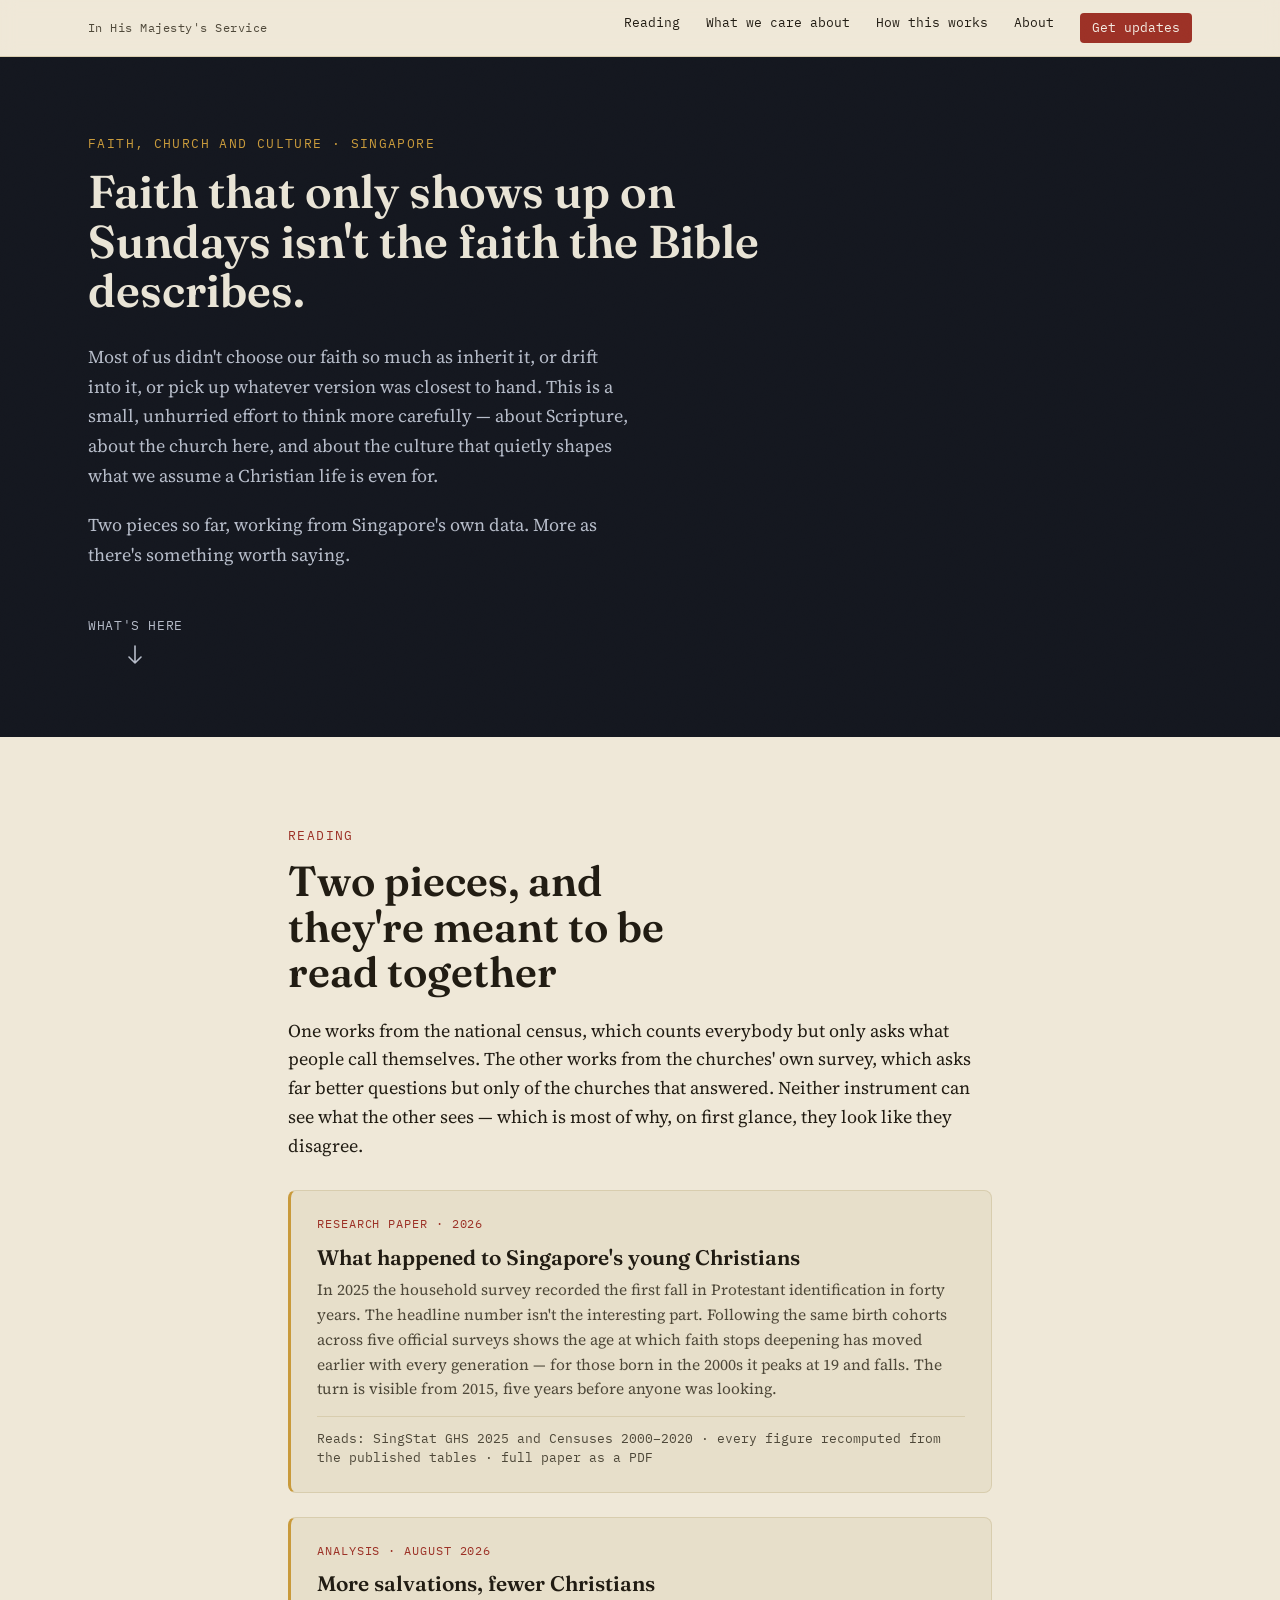
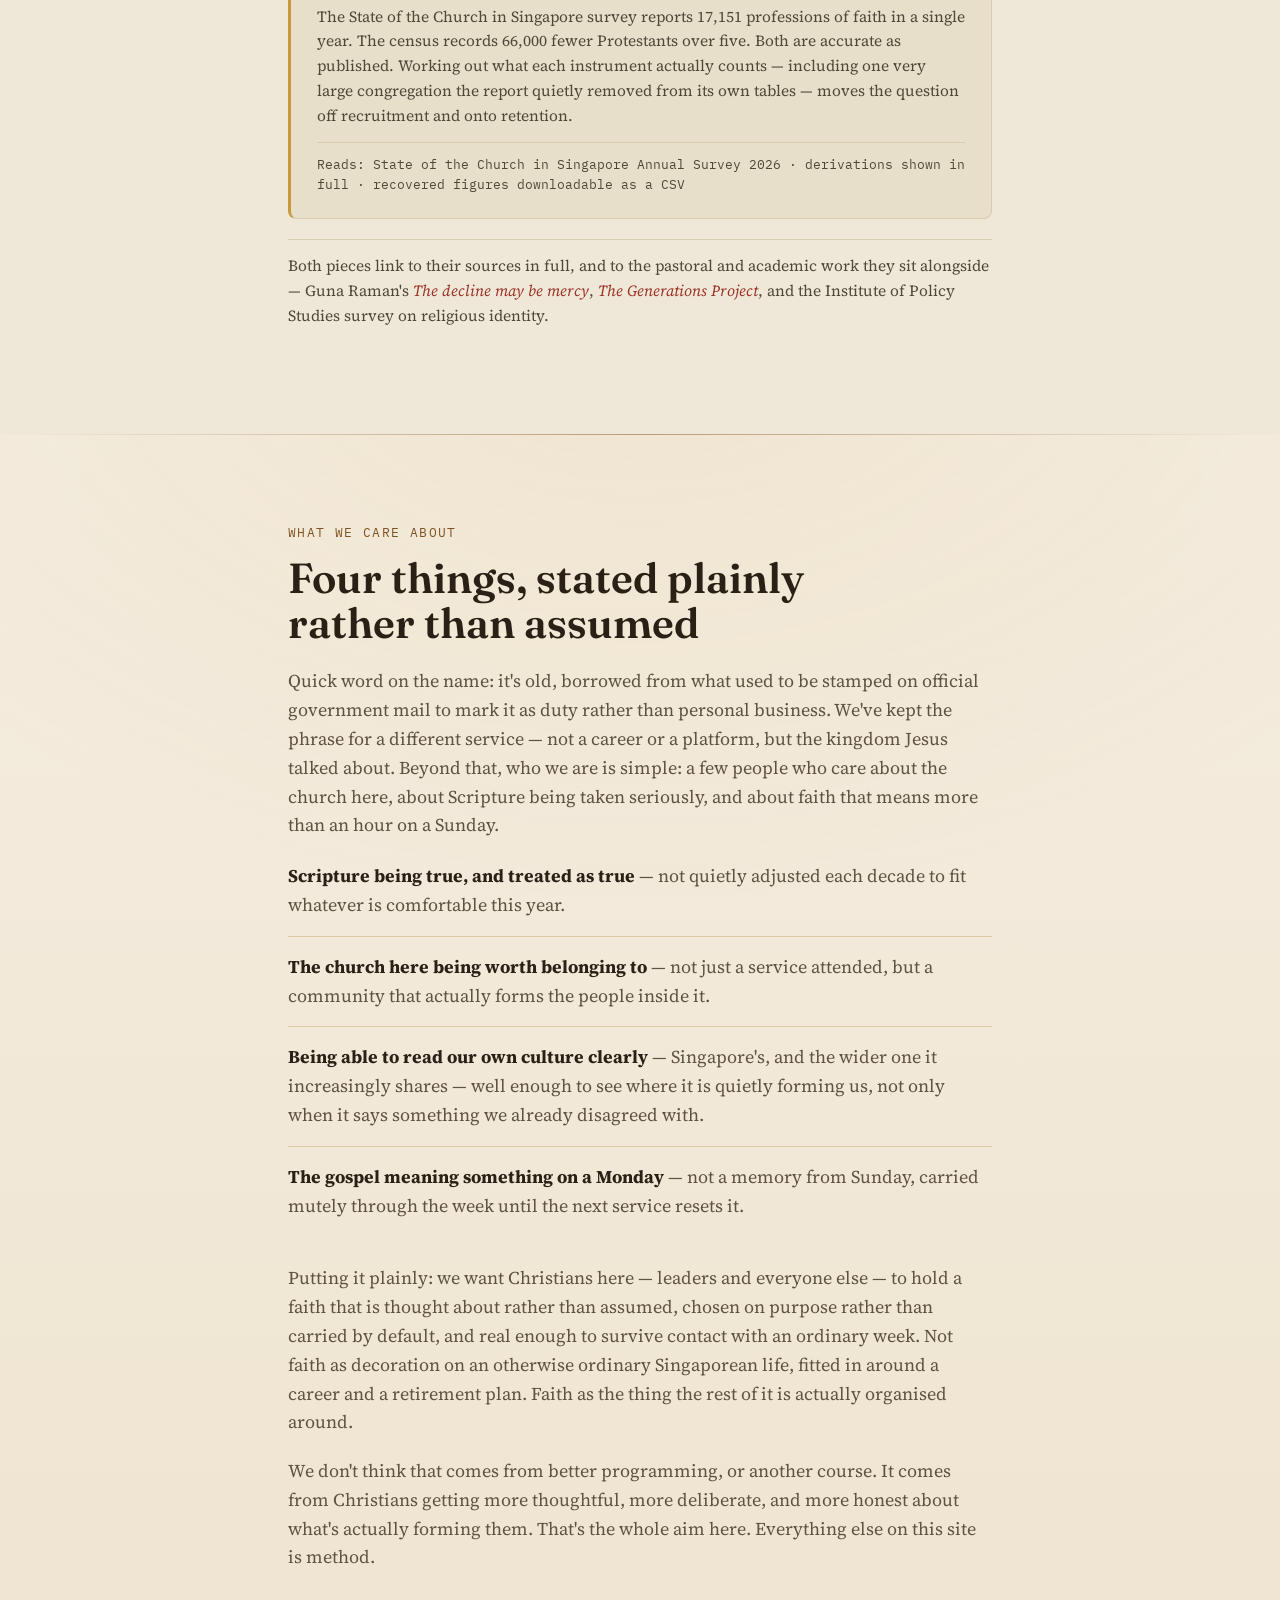
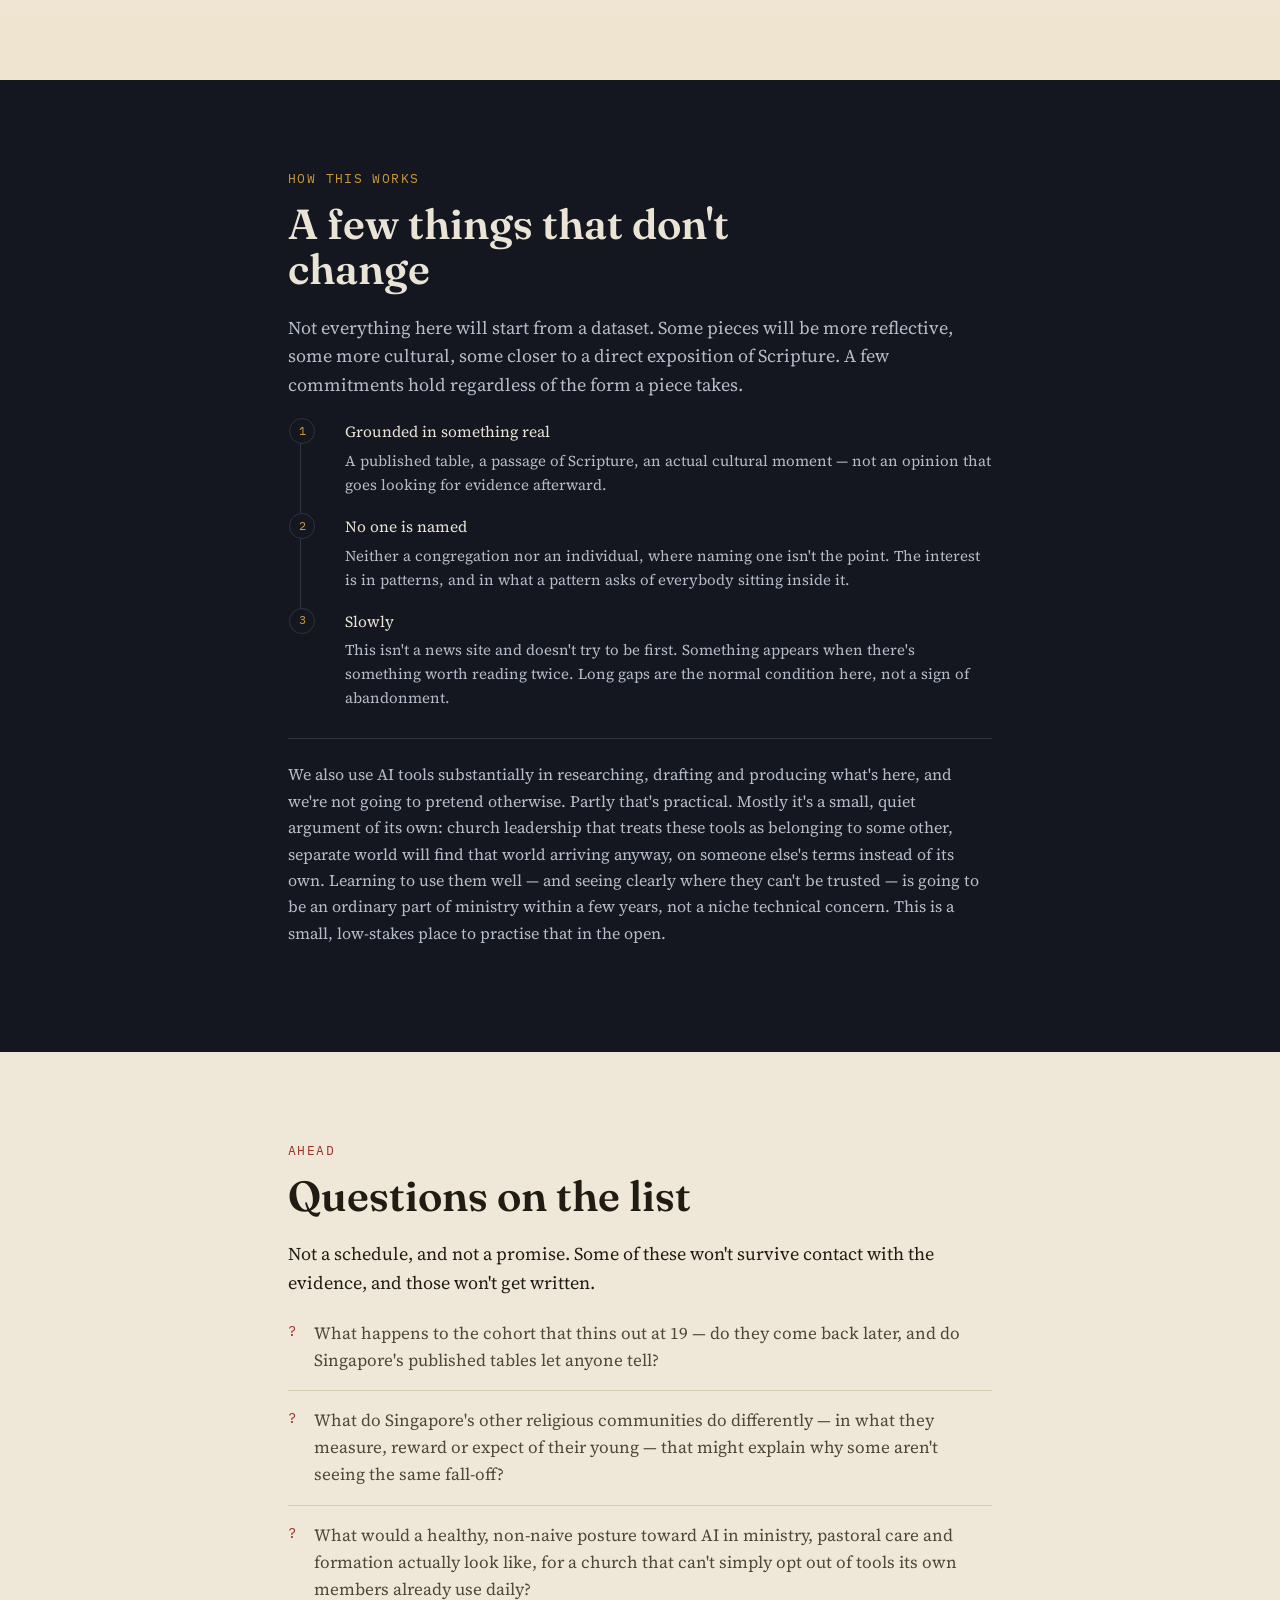
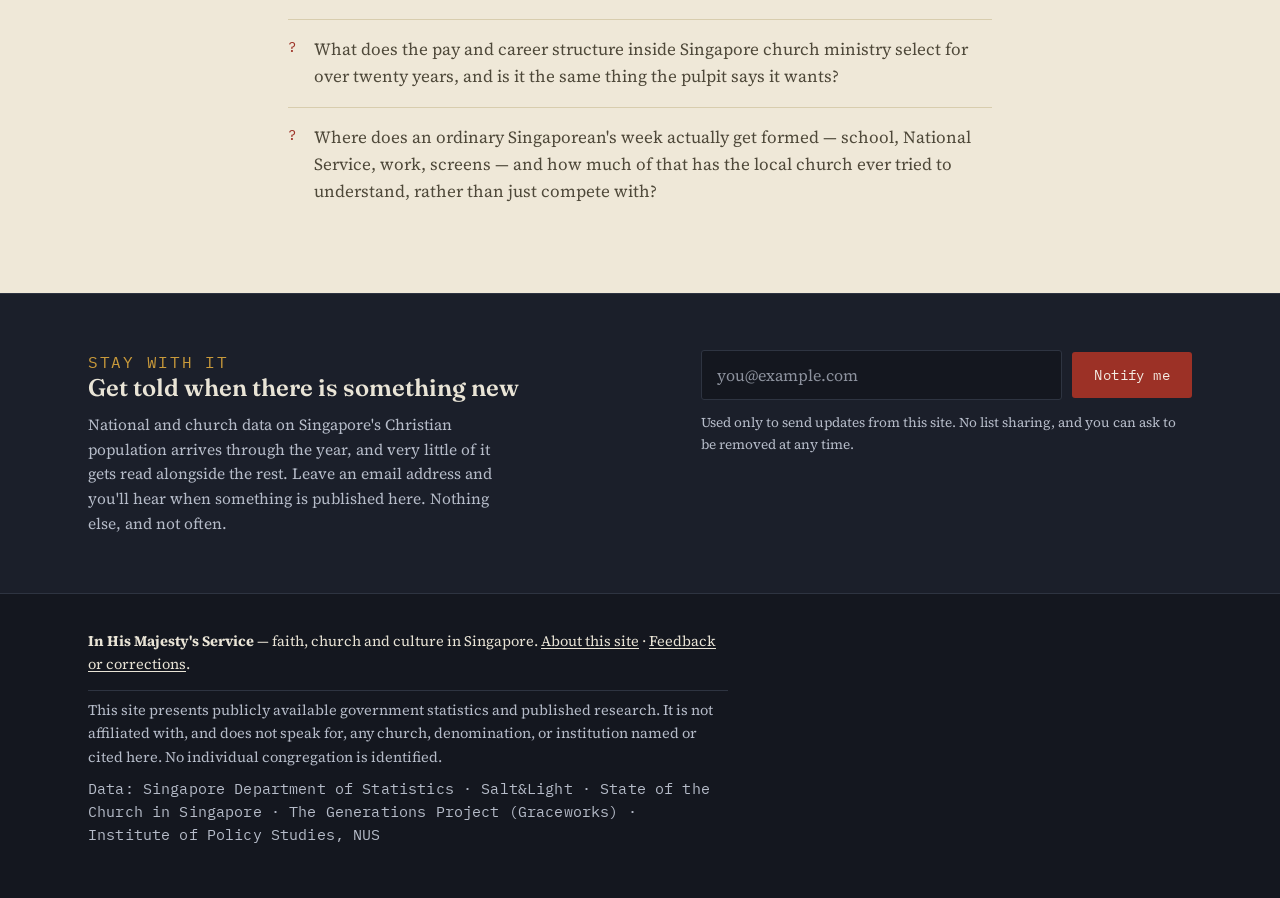
==== commit 626c668d: "Add files via upload" ====
--- a/index.html
+++ b/index.html
@@ -89,11 +89,13 @@
       <p class="eyebrow eyebrow-grace">What we care about</p>
       <h2>Four things, stated plainly rather than assumed</h2>
 
+      <p>Quick word on the name: it's old, borrowed from what used to be stamped on official government mail to mark it as duty rather than personal business. We've kept the phrase for a different service — not a career or a platform, but the kingdom Jesus talked about. Beyond that, who we are is simple: a few people who care about the church here, about Scripture being taken seriously, and about faith that means more than an hour on a Sunday.</p>
+
       <ul class="care-list">
         <li><strong>Scripture being true, and treated as true</strong> — not quietly adjusted each decade to fit whatever is comfortable this year.</li>
         <li><strong>The church here being worth belonging to</strong> — not just a service attended, but a community that actually forms the people inside it.</li>
         <li><strong>Being able to read our own culture clearly</strong> — Singapore's, and the wider one it increasingly shares — well enough to see where it is quietly forming us, not only when it says something we already disagreed with.</li>
-        <li><strong>The gospel meaning something on a Tuesday</strong> — not a memory from Sunday, carried mutely through the week until the next service resets it.</li>
+        <li><strong>The gospel meaning something on a Monday</strong> — not a memory from Sunday, carried mutely through the week until the next service resets it.</li>
       </ul>
 
       <p>Putting it plainly: we want Christians here — leaders and everyone else — to hold a faith that is thought about rather than assumed, chosen on purpose rather than carried by default, and real enough to survive contact with an ordinary week. Not faith as decoration on an otherwise ordinary Singaporean life, fitted in around a career and a retirement plan. Faith as the thing the rest of it is actually organised around.</p>
@@ -105,21 +107,13 @@
   <section class="section section-ink reveal" id="method">
     <div class="wrap narrow">
       <p class="eyebrow">How this works</p>
-      <h2>Five rules this holds itself to</h2>
-      <p>None of these are difficult. They're written down because writing them down makes them checkable, and because a piece published without a name has little else to offer as a guarantee.</p>
+      <h2>A few things that don't change</h2>
+      <p>Not everything here will start from a dataset. Some pieces will be more reflective, some more cultural, some closer to a direct exposition of Scripture. A few commitments hold regardless of the form a piece takes.</p>
 
       <ul class="method-steps">
         <li>
-          <span class="ms-title">Start from something real</span>
-          <span class="ms-body">A government table, a published survey, a passage of Scripture, an actual cultural moment — not an impression or a mood. Nothing here begins as an opinion that then goes looking for evidence.</span>
-        </li>
-        <li>
-          <span class="ms-title">Publish the working, not just the answer</span>
-          <span class="ms-body">Where a figure is derived rather than quoted, the derivation is on the page with its arithmetic. If a conclusion here is wrong, it should be provable wrong without anyone's permission or a reply.</span>
-        </li>
-        <li>
-          <span class="ms-title">Say plainly what the evidence cannot reach</span>
-          <span class="ms-body">Coverage, sample design, self-selection, what a question wording can and cannot pick up. On the page, in the argument, not tucked into a footnote at the end.</span>
+          <span class="ms-title">Grounded in something real</span>
+          <span class="ms-body">A published table, a passage of Scripture, an actual cultural moment — not an opinion that goes looking for evidence afterward.</span>
         </li>
         <li>
           <span class="ms-title">No one is named</span>
@@ -127,7 +121,7 @@
         </li>
         <li>
           <span class="ms-title">Slowly</span>
-          <span class="ms-body">This isn't a news site and doesn't try to be first. Something appears when there is something worth reading twice. Long gaps are the normal condition here, not a sign of abandonment.</span>
+          <span class="ms-body">This isn't a news site and doesn't try to be first. Something appears when there's something worth reading twice. Long gaps are the normal condition here, not a sign of abandonment.</span>
         </li>
       </ul>
 
@@ -149,12 +143,6 @@
         <li>What does the pay and career structure inside Singapore church ministry select for over twenty years, and is it the same thing the pulpit says it wants?</li>
         <li>Where does an ordinary Singaporean's week actually get formed — school, National Service, work, screens — and how much of that has the local church ever tried to understand, rather than just compete with?</li>
       </ul>
-
-      <div class="home-note">
-        <h3>Why nothing here carries a name</h3>
-        <p>A few people already know who is behind this — that was never something we tried to hide from anyone who asked directly — but it isn't printed here, and there's no plan to change that.</p>
-        <p>The reason is simple. An argument built on public data and Scripture should stand on what it says, not on who said it. If it needs anyone's name, position or credentials to be convincing, it wasn't a good enough argument to publish. Writing without a byline is a way of holding ourselves to that. <a href="about.html">More on how this works, and how corrections are handled, here.</a></p>
-      </div>
     </div>
   </section>
 
--- a/style.css
+++ b/style.css
@@ -424,6 +424,7 @@
 
 /* ============ SOURCES ============ */
 .sources-block { margin-top: 44px; padding-top: 32px; border-top: 1px solid var(--paper-line); }
+.section-ink .sources-block { border-top-color: var(--ink-line); }
 .sources-block h3 { font-size: 17px; margin-bottom: 18px; }
 
 /* Youth-row highlight in the all-age table */
@@ -943,12 +944,12 @@
 
 .header-mark { white-space: nowrap; }
 
-/* "In His Majesty's Service" is markedly longer than any previous site name
-   this masthead has carried — at ≤400px it runs to within 0px of the "Get
-   updates" button with no size adjustment. Scale it down at narrow widths
-   rather than let it touch. */
+/* "In His Majesty's Service" runs to within 0px of the "Get updates" button
+   at ≤340px if left on one line. A previous fix shrank the font, which read
+   as a title that looked accidentally small. Wrapping to two lines at full
+   size reads as intentional instead. */
 @media (max-width: 400px) {
-  a.header-mark { font-size: 9.5px; letter-spacing: 0.02em; }
+  a.header-mark { white-space: normal; max-width: 150px; line-height: 1.35; }
 }
 
 @media (max-width: 720px) {
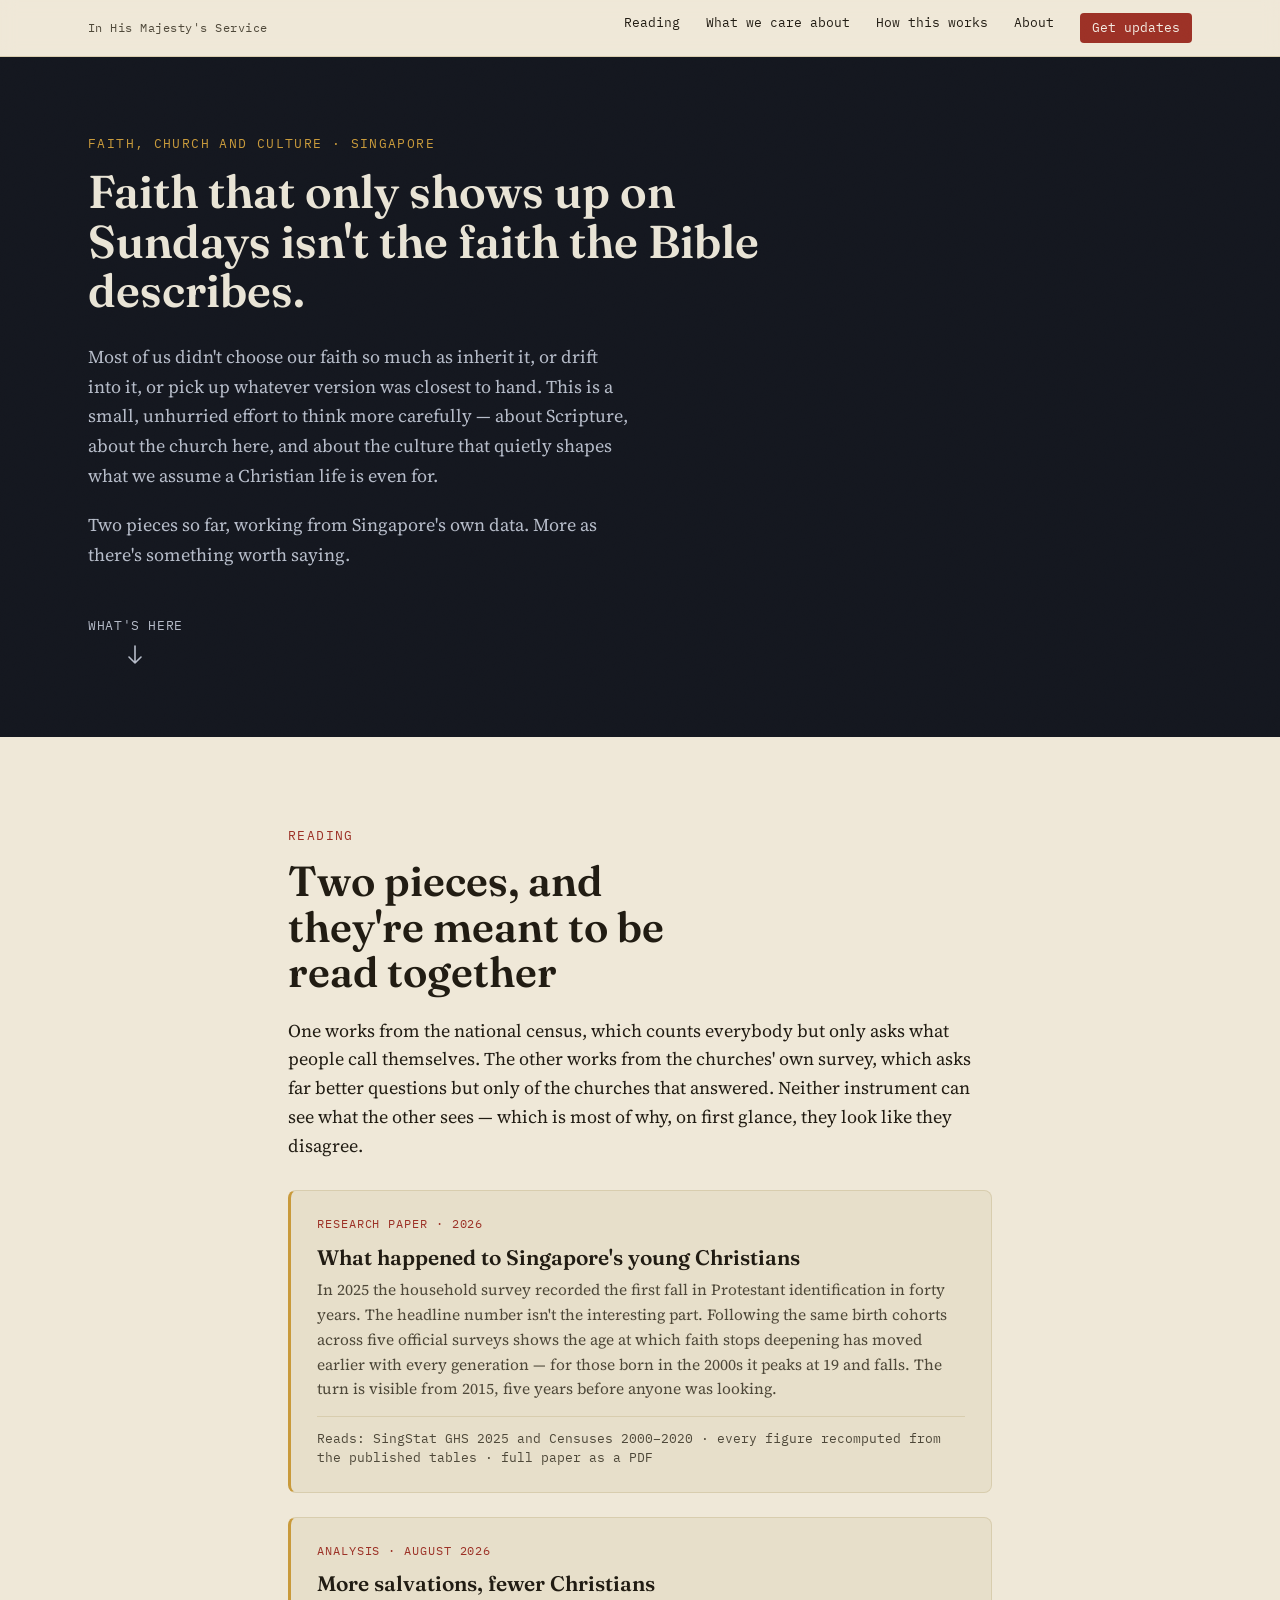
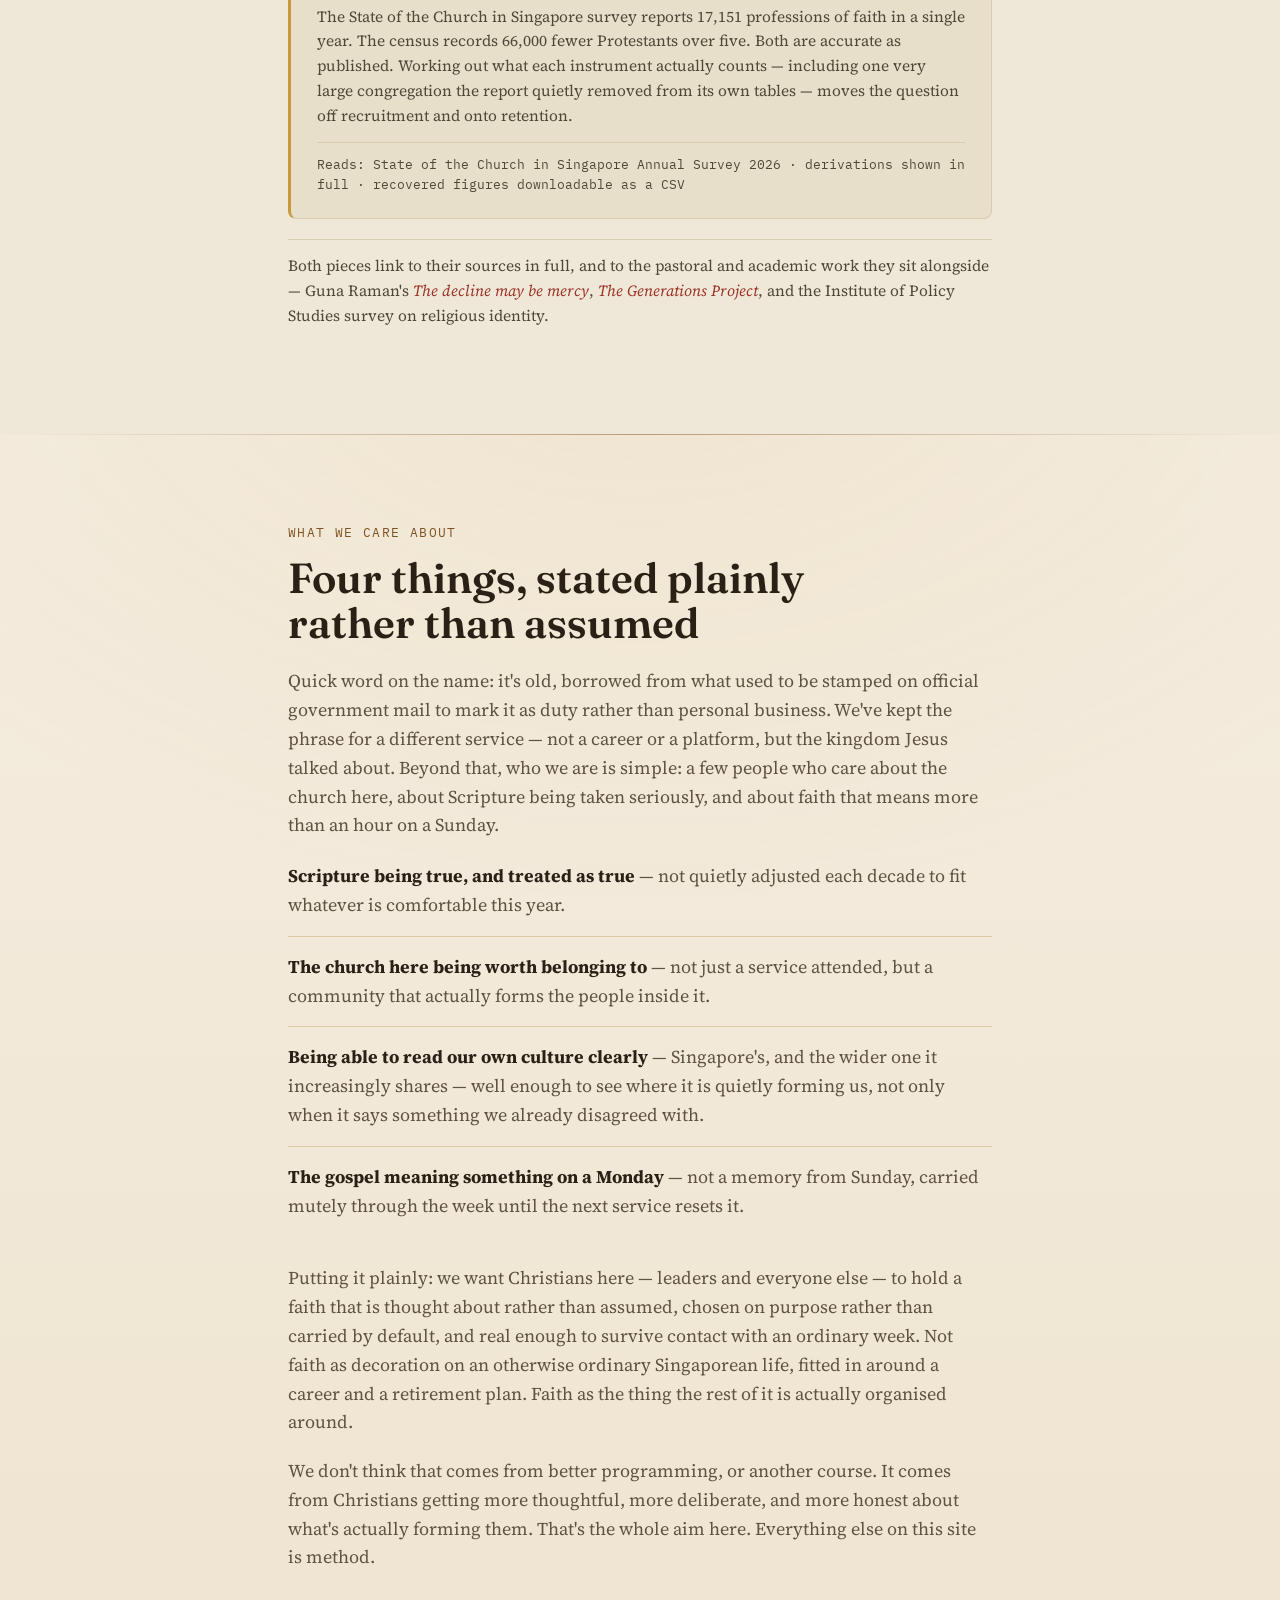
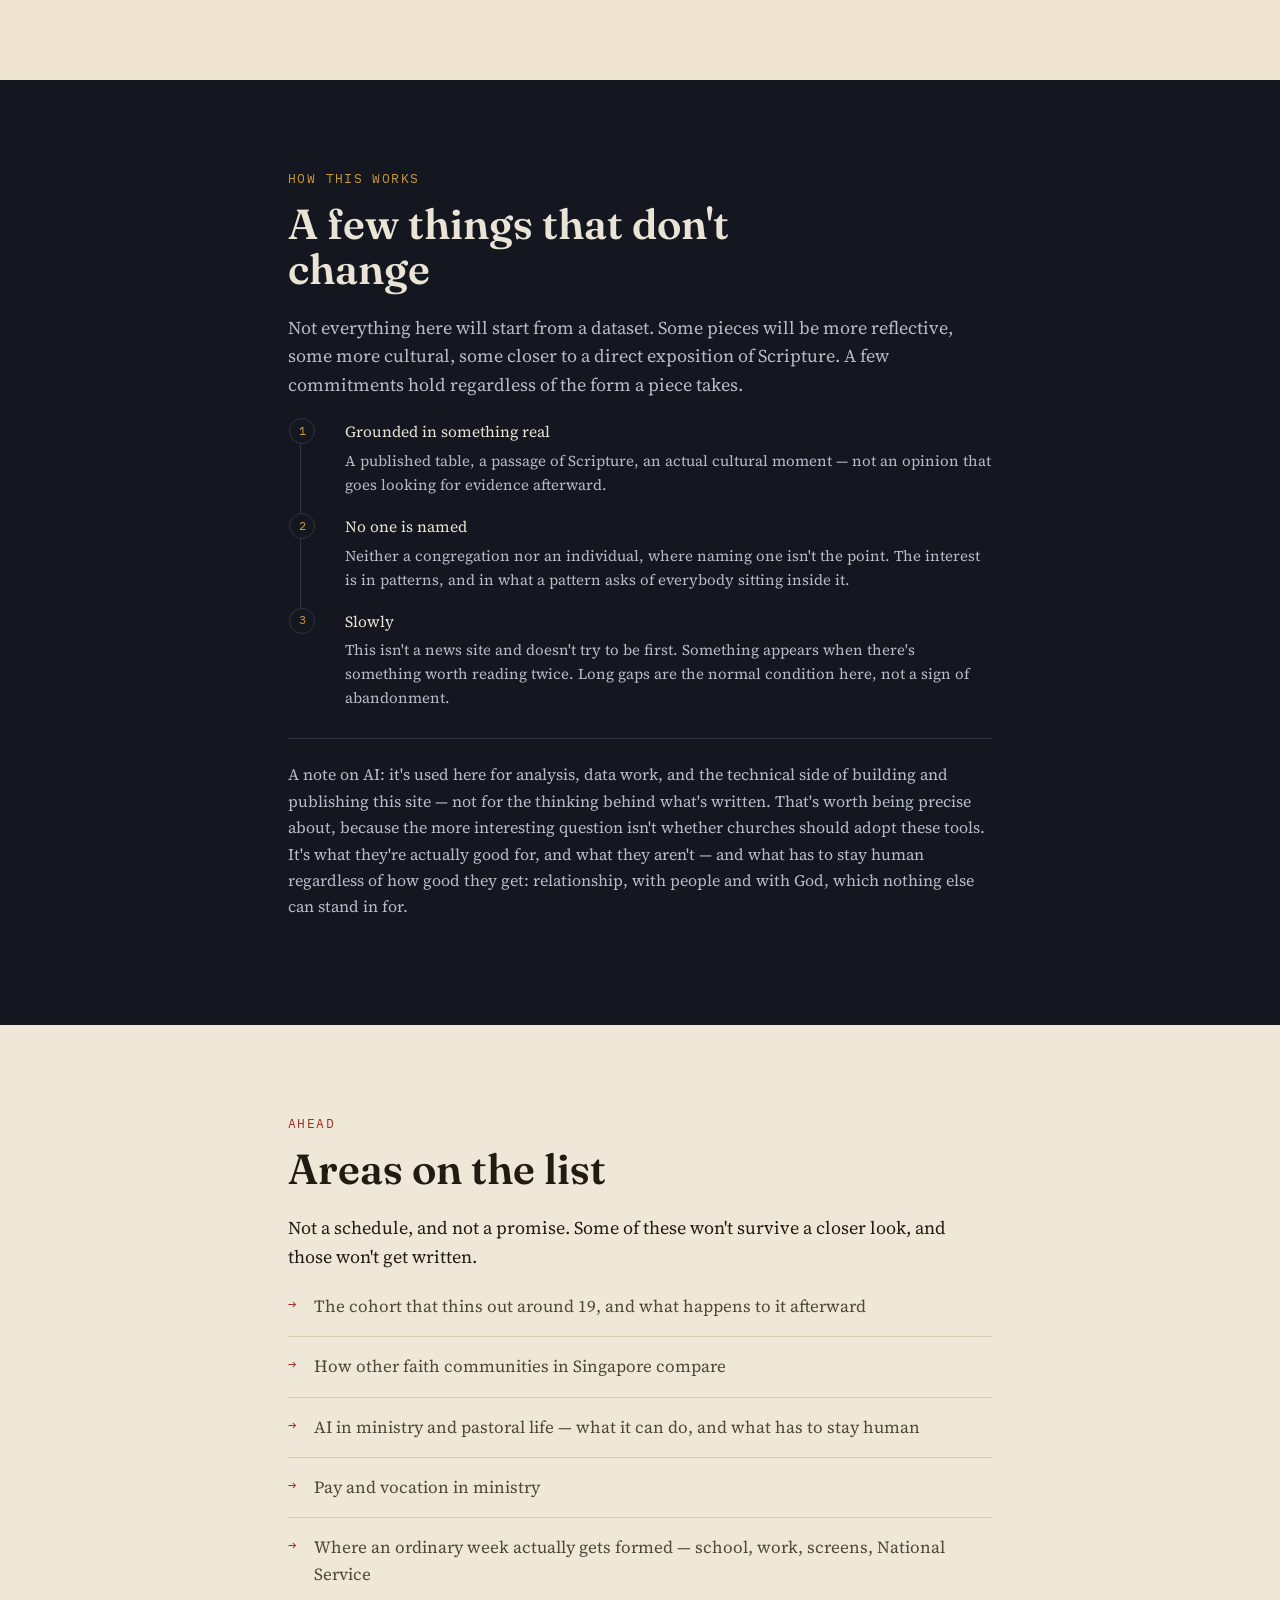
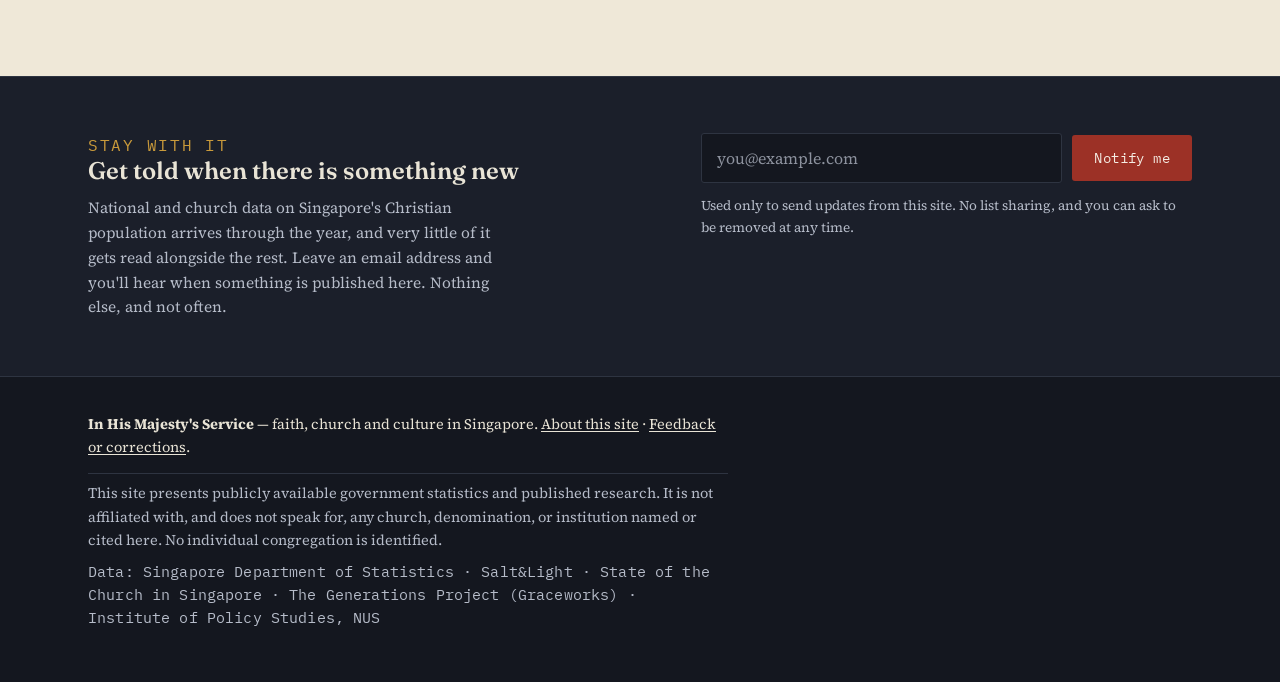
==== commit 4e659231: "Add files via upload" ====
--- a/index.html
+++ b/index.html
@@ -125,7 +125,7 @@
         </li>
       </ul>
 
-      <p class="ai-note">We also use AI tools substantially in researching, drafting and producing what's here, and we're not going to pretend otherwise. Partly that's practical. Mostly it's a small, quiet argument of its own: church leadership that treats these tools as belonging to some other, separate world will find that world arriving anyway, on someone else's terms instead of its own. Learning to use them well — and seeing clearly where they can't be trusted — is going to be an ordinary part of ministry within a few years, not a niche technical concern. This is a small, low-stakes place to practise that in the open.</p>
+      <p class="ai-note">A note on AI: it's used here for analysis, data work, and the technical side of building and publishing this site — not for the thinking behind what's written. That's worth being precise about, because the more interesting question isn't whether churches should adopt these tools. It's what they're actually good for, and what they aren't — and what has to stay human regardless of how good they get: relationship, with people and with God, which nothing else can stand in for.</p>
     </div>
   </section>
 
@@ -133,15 +133,15 @@
   <section class="section section-paper reveal" id="next">
     <div class="wrap narrow">
       <p class="eyebrow">Ahead</p>
-      <h2>Questions on the list</h2>
-      <p>Not a schedule, and not a promise. Some of these won't survive contact with the evidence, and those won't get written.</p>
+      <h2>Areas on the list</h2>
+      <p>Not a schedule, and not a promise. Some of these won't survive a closer look, and those won't get written.</p>
 
       <ul class="home-list">
-        <li>What happens to the cohort that thins out at 19 — do they come back later, and do Singapore's published tables let anyone tell?</li>
-        <li>What do Singapore's other religious communities do differently — in what they measure, reward or expect of their young — that might explain why some aren't seeing the same fall-off?</li>
-        <li>What would a healthy, non-naive posture toward AI in ministry, pastoral care and formation actually look like, for a church that can't simply opt out of tools its own members already use daily?</li>
-        <li>What does the pay and career structure inside Singapore church ministry select for over twenty years, and is it the same thing the pulpit says it wants?</li>
-        <li>Where does an ordinary Singaporean's week actually get formed — school, National Service, work, screens — and how much of that has the local church ever tried to understand, rather than just compete with?</li>
+        <li>The cohort that thins out around 19, and what happens to it afterward</li>
+        <li>How other faith communities in Singapore compare</li>
+        <li>AI in ministry and pastoral life — what it can do, and what has to stay human</li>
+        <li>Pay and vocation in ministry</li>
+        <li>Where an ordinary week actually gets formed — school, work, screens, National Service</li>
       </ul>
     </div>
   </section>
--- a/style.css
+++ b/style.css
@@ -899,7 +899,7 @@
   line-height: 1.6;
 }
 .home-list li::before {
-  content: "?";
+  content: "→";
   position: absolute; left: 0; top: 0;
   font-family: var(--font-mono); font-size: 14px;
   color: var(--signal);
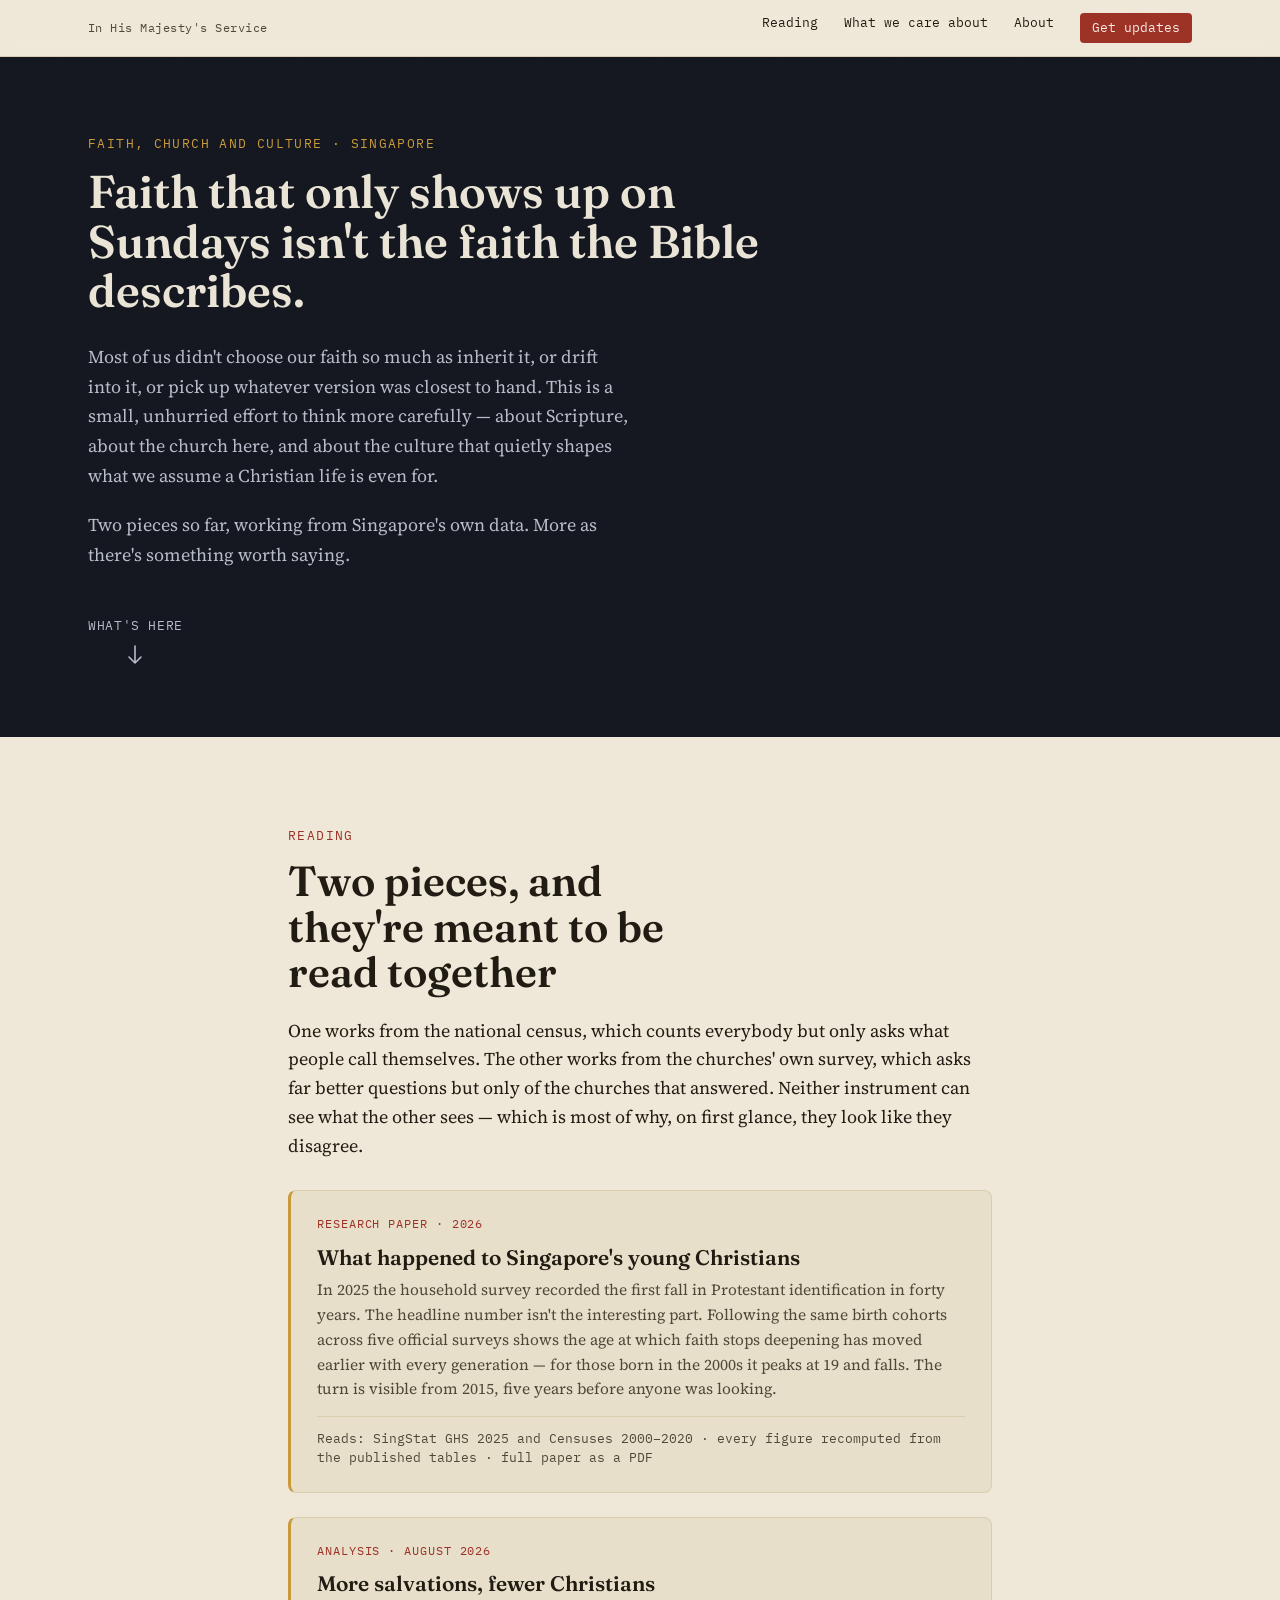
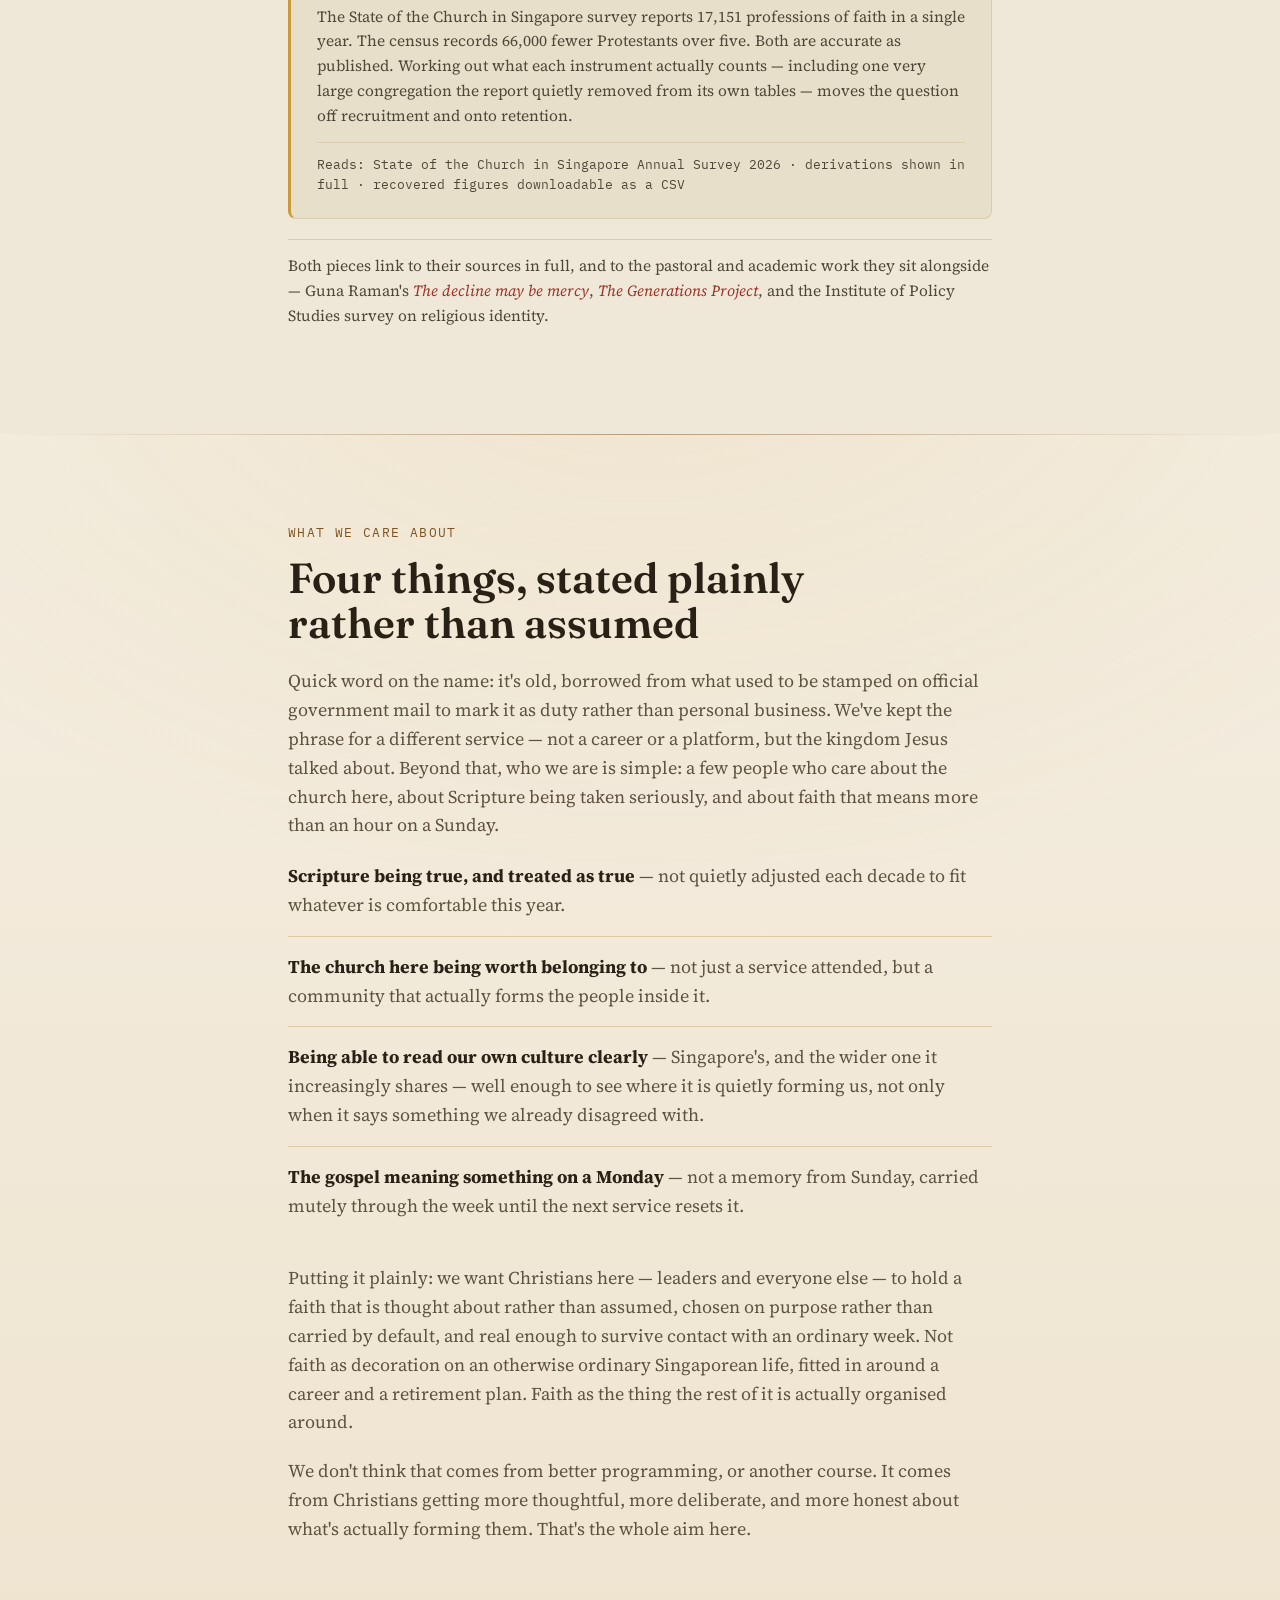
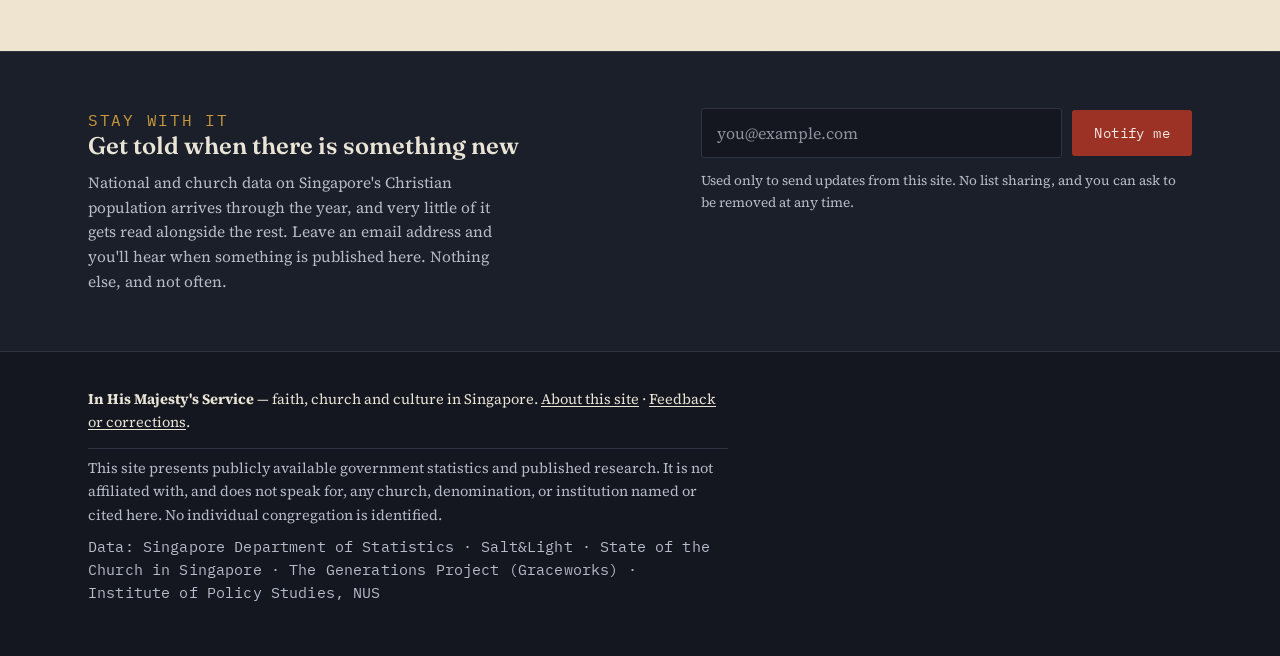
==== commit 7c0070f7: "Add files via upload" ====
--- a/index.html
+++ b/index.html
@@ -34,7 +34,6 @@
     <nav class="header-nav" aria-label="Section navigation">
       <a href="#reading">Reading</a>
       <a href="#care">What we care about</a>
-      <a href="#method">How this works</a>
       <a href="about.html">About</a>
       <a href="#subscribe" class="nav-cta">Get updates</a>
     </nav>
@@ -99,50 +98,7 @@
       </ul>
 
       <p>Putting it plainly: we want Christians here — leaders and everyone else — to hold a faith that is thought about rather than assumed, chosen on purpose rather than carried by default, and real enough to survive contact with an ordinary week. Not faith as decoration on an otherwise ordinary Singaporean life, fitted in around a career and a retirement plan. Faith as the thing the rest of it is actually organised around.</p>
-      <p>We don't think that comes from better programming, or another course. It comes from Christians getting more thoughtful, more deliberate, and more honest about what's actually forming them. That's the whole aim here. Everything else on this site is method.</p>
-    </div>
-  </section>
-
-  <!-- ============ METHOD ============ -->
-  <section class="section section-ink reveal" id="method">
-    <div class="wrap narrow">
-      <p class="eyebrow">How this works</p>
-      <h2>A few things that don't change</h2>
-      <p>Not everything here will start from a dataset. Some pieces will be more reflective, some more cultural, some closer to a direct exposition of Scripture. A few commitments hold regardless of the form a piece takes.</p>
-
-      <ul class="method-steps">
-        <li>
-          <span class="ms-title">Grounded in something real</span>
-          <span class="ms-body">A published table, a passage of Scripture, an actual cultural moment — not an opinion that goes looking for evidence afterward.</span>
-        </li>
-        <li>
-          <span class="ms-title">No one is named</span>
-          <span class="ms-body">Neither a congregation nor an individual, where naming one isn't the point. The interest is in patterns, and in what a pattern asks of everybody sitting inside it.</span>
-        </li>
-        <li>
-          <span class="ms-title">Slowly</span>
-          <span class="ms-body">This isn't a news site and doesn't try to be first. Something appears when there's something worth reading twice. Long gaps are the normal condition here, not a sign of abandonment.</span>
-        </li>
-      </ul>
-
-      <p class="ai-note">A note on AI: it's used here for analysis, data work, and the technical side of building and publishing this site — not for the thinking behind what's written. That's worth being precise about, because the more interesting question isn't whether churches should adopt these tools. It's what they're actually good for, and what they aren't — and what has to stay human regardless of how good they get: relationship, with people and with God, which nothing else can stand in for.</p>
-    </div>
-  </section>
-
-  <!-- ============ AHEAD + ANONYMITY ============ -->
-  <section class="section section-paper reveal" id="next">
-    <div class="wrap narrow">
-      <p class="eyebrow">Ahead</p>
-      <h2>Areas on the list</h2>
-      <p>Not a schedule, and not a promise. Some of these won't survive a closer look, and those won't get written.</p>
-
-      <ul class="home-list">
-        <li>The cohort that thins out around 19, and what happens to it afterward</li>
-        <li>How other faith communities in Singapore compare</li>
-        <li>AI in ministry and pastoral life — what it can do, and what has to stay human</li>
-        <li>Pay and vocation in ministry</li>
-        <li>Where an ordinary week actually gets formed — school, work, screens, National Service</li>
-      </ul>
+      <p>We don't think that comes from better programming, or another course. It comes from Christians getting more thoughtful, more deliberate, and more honest about what's actually forming them. That's the whole aim here.</p>
     </div>
   </section>
 
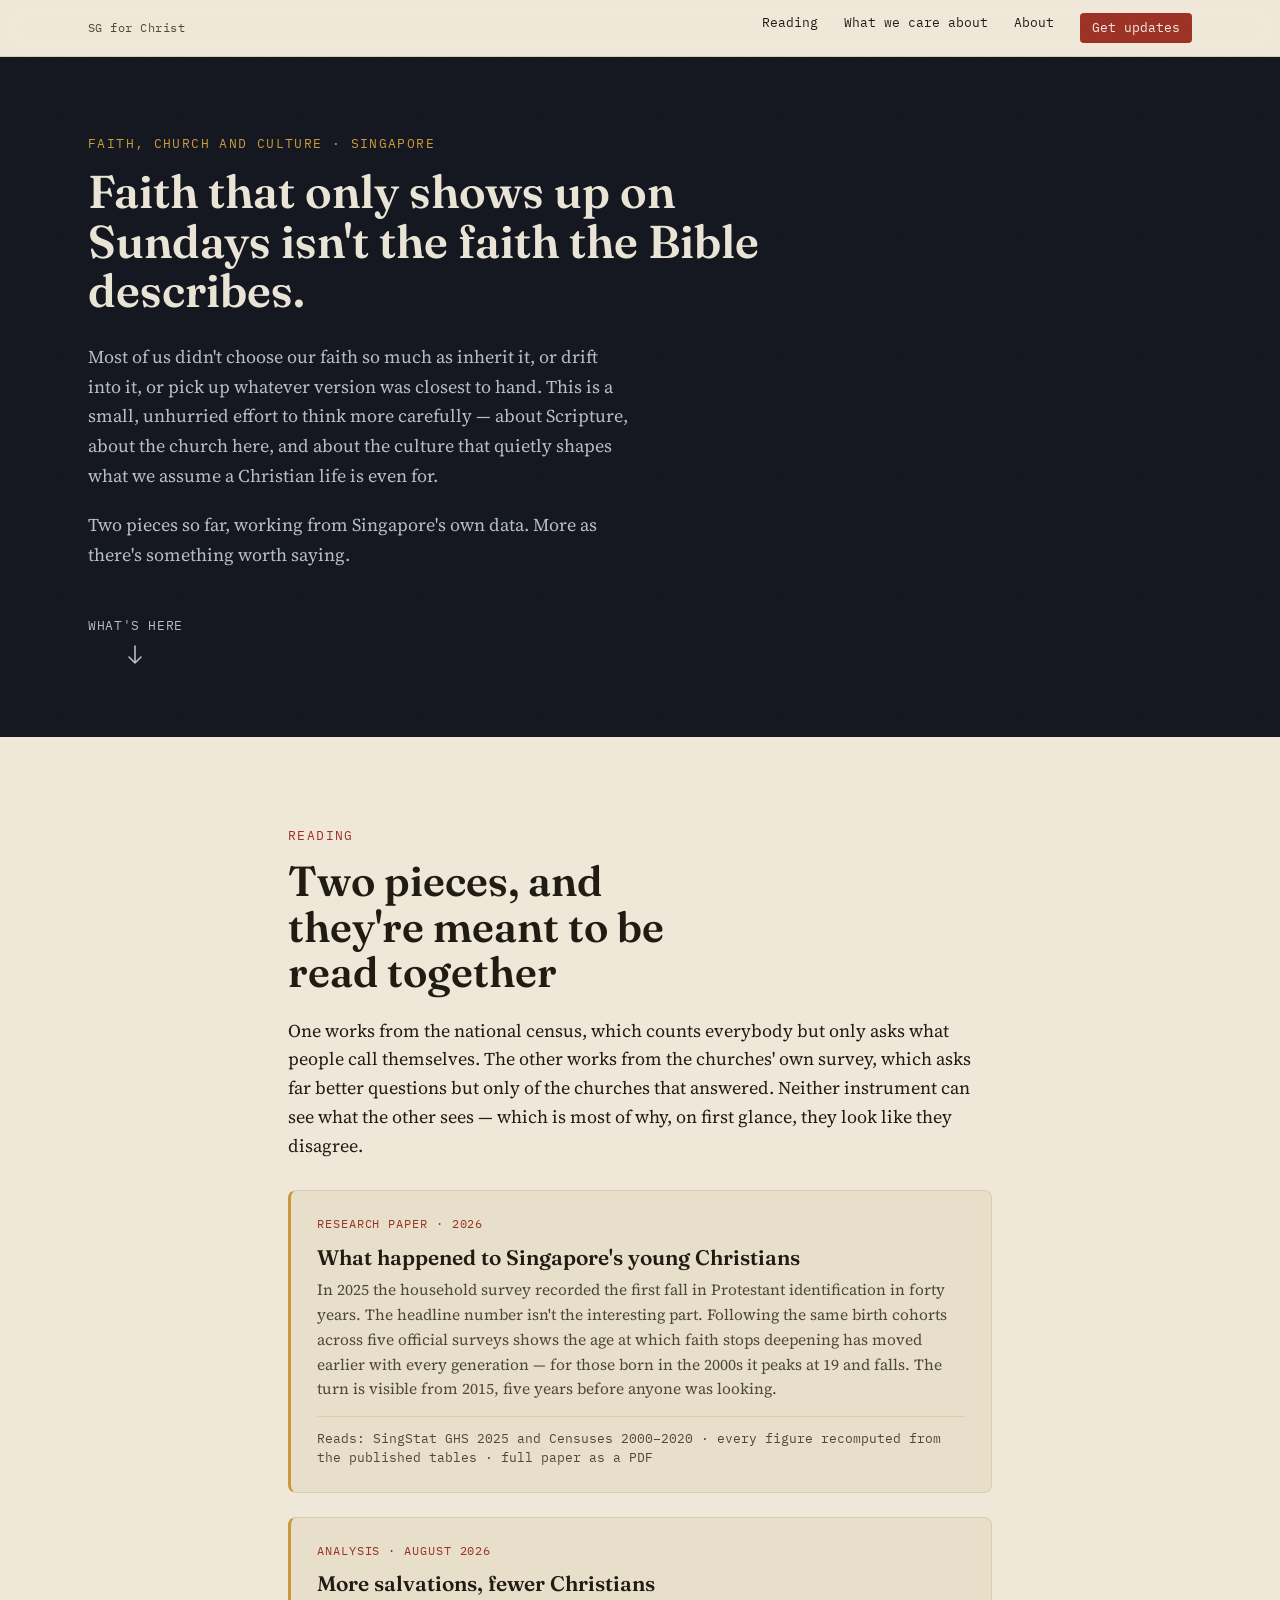
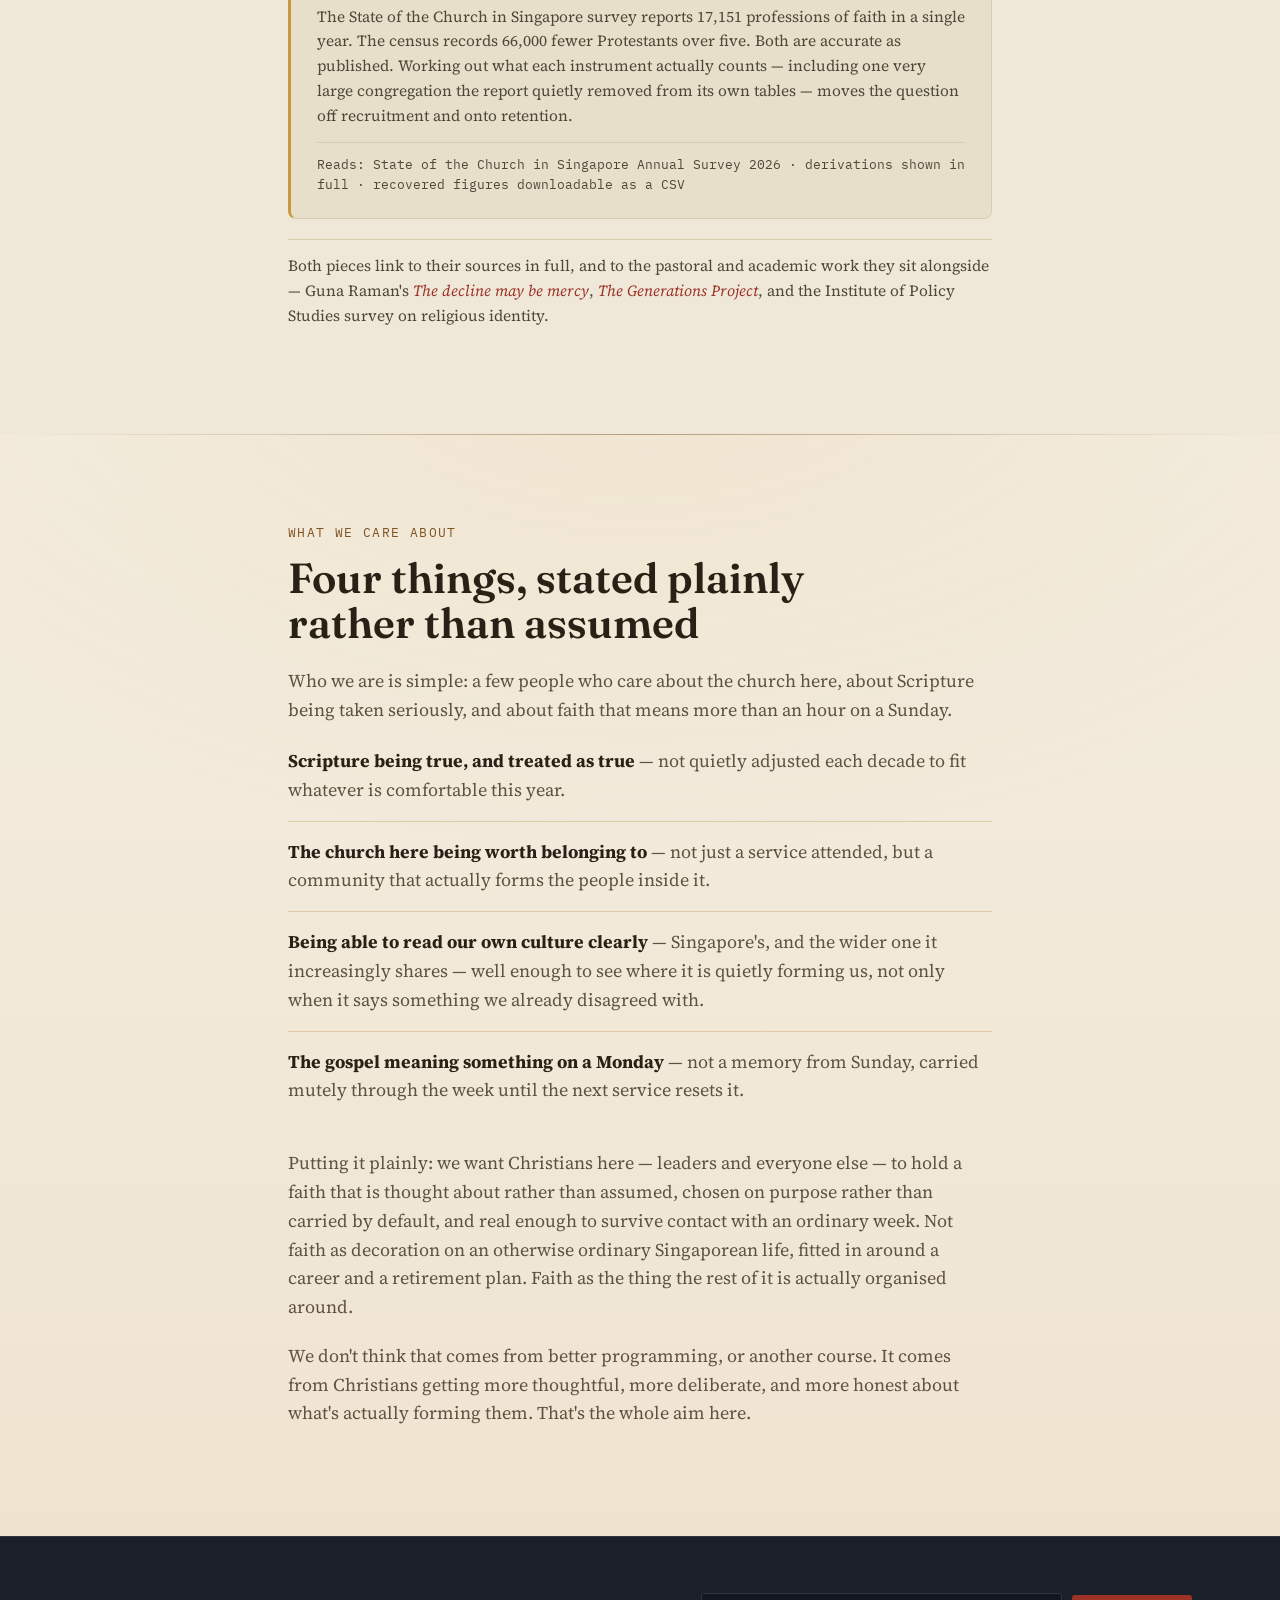
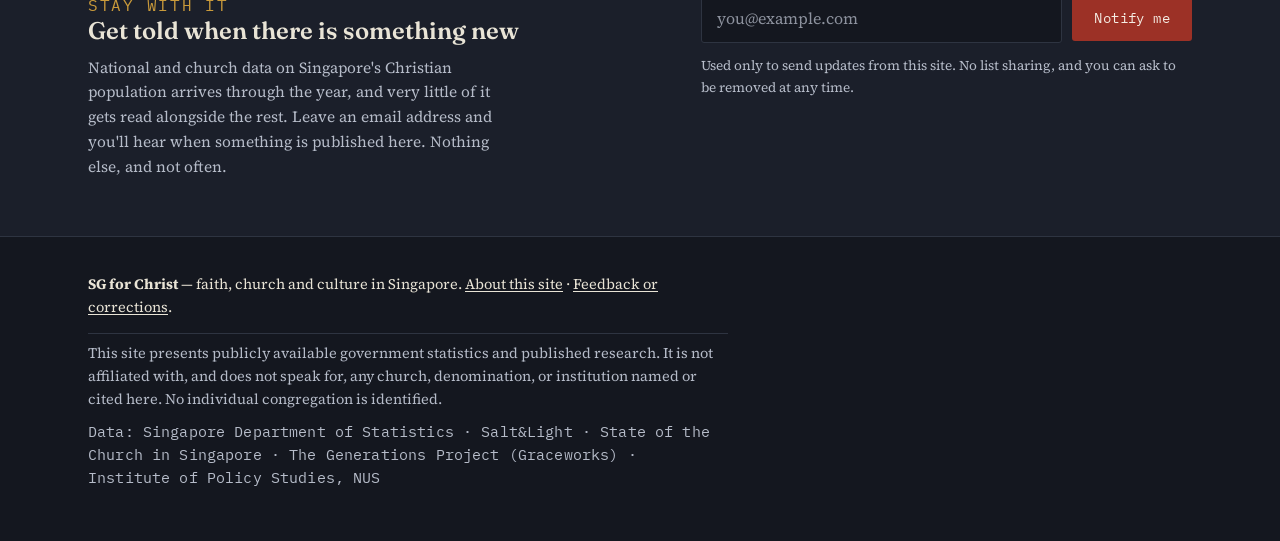
==== commit f20b47c7: "Add files via upload" ====
--- a/index.html
+++ b/index.html
@@ -12,10 +12,10 @@
 
 <meta charset="UTF-8">
 <meta name="viewport" content="width=device-width, initial-scale=1.0">
-<title>In His Majesty's Service — faith, church and culture in Singapore</title>
+<title>SG for Christ — faith, church and culture in Singapore</title>
 <meta name="description" content="A faith that only shows up on Sundays isn't the faith the Bible describes. Careful, unhurried writing on Scripture, the church and the culture around it, for Christians in Singapore.">
 
-<meta property="og:title" content="In His Majesty's Service">
+<meta property="og:title" content="SG for Christ">
 <meta property="og:description" content="A faith that only shows up on Sundays isn't the faith the Bible describes. Writing on Scripture, church and culture in Singapore.">
 <meta property="og:type" content="website">
 
@@ -30,7 +30,7 @@
 
 <header class="site-header">
   <div class="wrap header-inner">
-    <a href="#top" class="header-mark">In His Majesty's Service</a>
+    <a href="#top" class="header-mark">SG for Christ</a>
     <nav class="header-nav" aria-label="Section navigation">
       <a href="#reading">Reading</a>
       <a href="#care">What we care about</a>
@@ -88,7 +88,7 @@
       <p class="eyebrow eyebrow-grace">What we care about</p>
       <h2>Four things, stated plainly rather than assumed</h2>
 
-      <p>Quick word on the name: it's old, borrowed from what used to be stamped on official government mail to mark it as duty rather than personal business. We've kept the phrase for a different service — not a career or a platform, but the kingdom Jesus talked about. Beyond that, who we are is simple: a few people who care about the church here, about Scripture being taken seriously, and about faith that means more than an hour on a Sunday.</p>
+      <p>Who we are is simple: a few people who care about the church here, about Scripture being taken seriously, and about faith that means more than an hour on a Sunday.</p>
 
       <ul class="care-list">
         <li><strong>Scripture being true, and treated as true</strong> — not quietly adjusted each decade to fit whatever is comfortable this year.</li>
@@ -123,7 +123,7 @@
 
 <footer class="site-footer">
   <div class="wrap footer-inner">
-    <p class="footer-mark"><strong>In His Majesty's Service</strong> — faith, church and culture in Singapore. <a href="about.html">About this site</a> · <a href="https://forms.gle/pPqzu2tXsxKLVHMH9" target="_blank" rel="noopener">Feedback or corrections</a>.</p>
+    <p class="footer-mark"><strong>SG for Christ</strong> — faith, church and culture in Singapore. <a href="about.html">About this site</a> · <a href="https://forms.gle/pPqzu2tXsxKLVHMH9" target="_blank" rel="noopener">Feedback or corrections</a>.</p>
     <p>This site presents publicly available government statistics and published research. It is not affiliated with, and does not speak for, any church, denomination, or institution named or cited here. No individual congregation is identified.</p>
     <p class="footer-meta">Data: Singapore Department of Statistics · Salt&amp;Light · State of the Church in Singapore · The Generations Project (Graceworks) · Institute of Policy Studies, NUS</p>
   </div>
--- a/style.css
+++ b/style.css
@@ -831,7 +831,7 @@
 
 /* ============================================================================
    ROOT SITE — index.html and about.html, built August 2026 when the project
-   widened from the GHS26 single-issue site into "In His Majesty's Service", a standing home
+   widened from the GHS26 single-issue site into "SG for Christ", a standing home
    for writing on faith, church and culture in Singapore. That original site
    stays at sgforchrist.github.io/GHS26/ and is linked from here, not merged in.
    Every component below declares colours for BOTH .section-paper and
@@ -944,10 +944,12 @@
 
 .header-mark { white-space: nowrap; }
 
-/* "In His Majesty's Service" runs to within 0px of the "Get updates" button
-   at ≤340px if left on one line. A previous fix shrank the font, which read
-   as a title that looked accidentally small. Wrapping to two lines at full
-   size reads as intentional instead. */
+/* Written for a since-renamed, longer site name ("In His Majesty's Service",
+   24 characters) that ran to within 0px of the "Get updates" button at
+   ≤340px on one line. The current name ("SG for Christ", 13 characters)
+   never triggers this — natural width is ~100px, well under the 150px
+   constraint below. Left in place as a dormant safety net: if a future name
+   is long again, this is already here rather than needing to be rebuilt. */
 @media (max-width: 400px) {
   a.header-mark { white-space: normal; max-width: 150px; line-height: 1.35; }
 }
